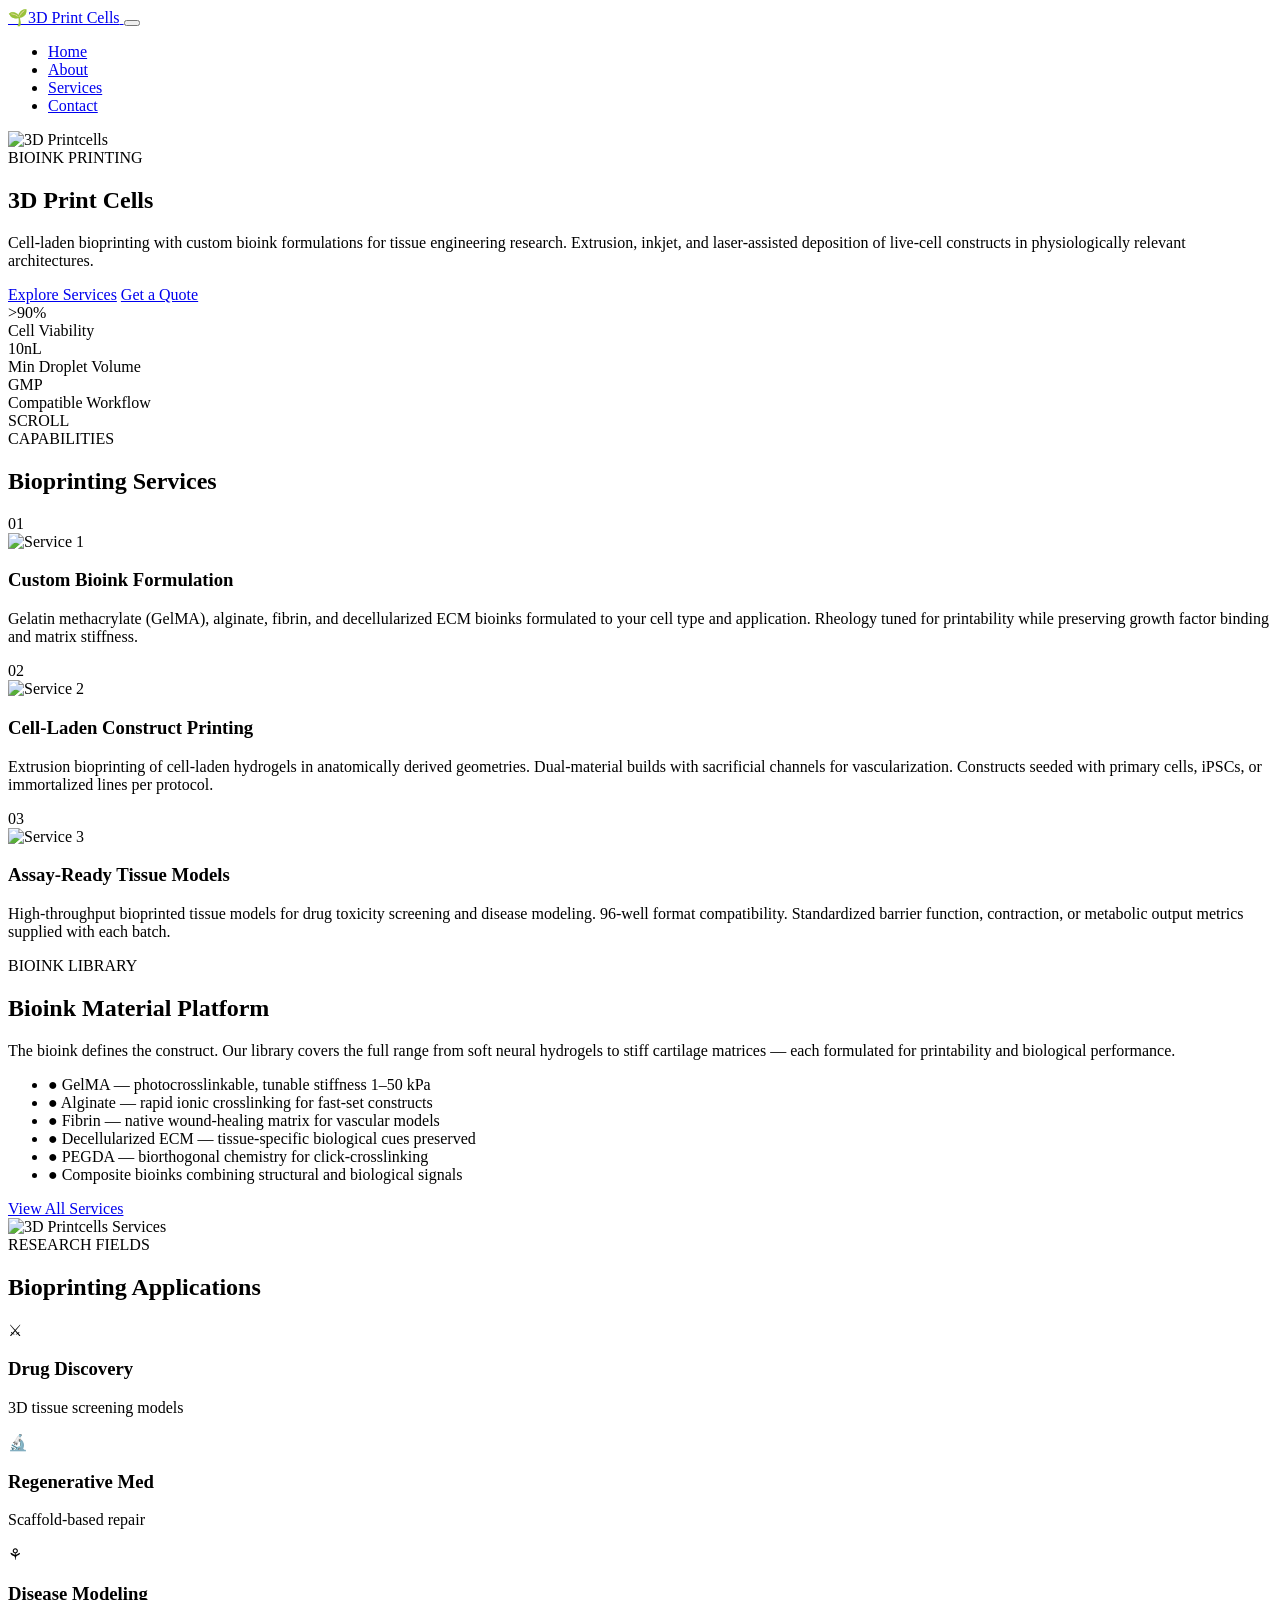
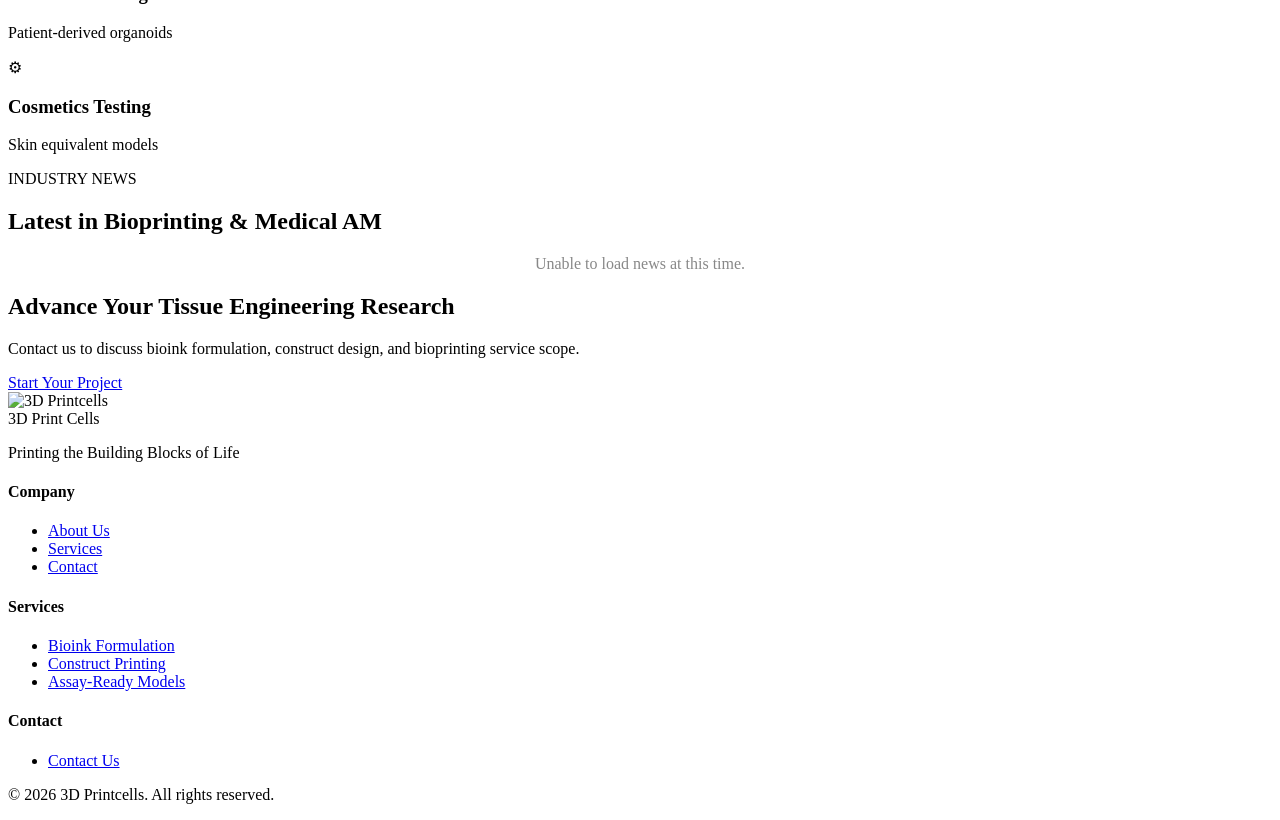
==== index.html @ 9deb39b7 "SEO: add JSON-LD structured data (3dprintcells.com)" ====
<!DOCTYPE html>
<html lang="en">
<head>
    <meta charset="UTF-8">
    <meta name="viewport" content="width=device-width, initial-scale=1.0">
    <meta name="description" content="Cell-laden bioprinting with custom bioinks for tissue engineering, drug screening assays, and regenerative medicine research. Extrusion and inkjet bioprinting platforms.">
    <meta name="keywords" content="3d bioprinting &amp;amp;amp; medical, 3dprintcells, bioprinting, medical, professional services, quality, innovation, max davis, ben stagl, ally reza, chilab, chilab studio, titobi, chicago, manufacturing, functional, 3d, prototype">
    <meta property="og:title" content="3D Print Cells | Bioink &amp; Cell-Laden Bioprinting">
    <meta property="og:description" content="Cell-laden bioprinting with custom bioinks for tissue engineering, drug screening, and regenerative medicine research.">
    <meta name="author" content="Max Davis, Ben Stagl, Ally Reza - ChiLab Studio">
    <meta property="og:type" content="website">
    <meta property="og:image" content="https://images.unsplash.com/photo-1764114441005-df7e660bc2c8?w=600&q=80">
    <title>3D Print Cells | Bioink & Cell-Laden Bioprinting | Tissue Engineering Research</title>
    <link rel="preconnect" href="https://fonts.googleapis.com">
    <link rel="preconnect" href="https://fonts.gstatic.com" crossorigin>
    <link href="https://fonts.googleapis.com/css2?family=Playfair+Display:wght@400;500;600;700;800;900&family=Source+Sans+3:wght@300;400;500;600;700&display=swap" rel="stylesheet">
    <link rel="stylesheet" href="css/style.css">
<script type="application/ld+json">
[
  {
    "@context": "https://schema.org",
    "@type": "Organization",
    "name": "3D Print Cells",
    "url": "https://3dprintcells.com",
    "description": "Cell-laden bioprinting with custom bioinks for tissue engineering, drug screening assays, and regenerative medicine research. Extrusion and inkjet bioprinting platforms.",
    "contactPoint": {
      "@type": "ContactPoint",
      "contactType": "customer service",
      "url": "https://3dprintcells.com/contact.html"
    }
  },
  {
    "@context": "https://schema.org",
    "@type": "WebSite",
    "name": "3D Print Cells",
    "url": "https://3dprintcells.com"
  },
  {
    "@context": "https://schema.org",
    "@type": "Service",
    "name": "Bioink Formulation",
    "provider": {
      "@type": "Organization",
      "name": "3D Print Cells",
      "url": "https://3dprintcells.com"
    },
    "url": "https://3dprintcells.com/services.html"
  },
  {
    "@context": "https://schema.org",
    "@type": "Service",
    "name": "Construct Printing",
    "provider": {
      "@type": "Organization",
      "name": "3D Print Cells",
      "url": "https://3dprintcells.com"
    },
    "url": "https://3dprintcells.com/services.html"
  },
  {
    "@context": "https://schema.org",
    "@type": "Service",
    "name": "Assay-Ready Models",
    "provider": {
      "@type": "Organization",
      "name": "3D Print Cells",
      "url": "https://3dprintcells.com"
    },
    "url": "https://3dprintcells.com/services.html"
  }
]
</script>
</head>
<body>

    <header class="site-header">
        <nav class="navbar">
            <div class="nav-container">
                <a href="index.html" class="nav-logo">
                    <span class="logo-emoji">&#127793;</span><span class="logo-text">3D Print Cells</span>
                </a>
                <button class="nav-toggle" aria-label="Toggle navigation" aria-expanded="false">
                    <span class="hamburger"></span>
                    <span class="hamburger"></span>
                    <span class="hamburger"></span>
                </button>
                <ul class="nav-menu">
                    <li><a href="index.html" class="nav-link active">Home</a></li>
                    <li><a href="about.html" class="nav-link">About</a></li>
                    <li><a href="services.html" class="nav-link">Services</a></li>
                    <li><a href="contact.html" class="nav-link">Contact</a></li>
                </ul>
            </div>
        </nav>
    </header>

    <main>
        <section class="hero">
            <div class="hero-background">
                <img src="https://images.unsplash.com/photo-1764114441005-df7e660bc2c8?w=600&q=80" alt="3D Printcells" loading="lazy">
                <div class="hero-overlay"></div>
            </div>
            <div class="hero-content">
                <div class="hero-badge">BIOINK PRINTING</div>
                <h1 class="hero-title">
                    <span class="title-line">3D Print</span>
                        <span class="title-line highlight">Cells</span>
                </h1>
                <p class="hero-subtitle">Cell-laden bioprinting with custom bioink formulations for tissue engineering research. Extrusion, inkjet, and laser-assisted deposition of live-cell constructs in physiologically relevant architectures.</p>
                <div class="hero-actions">
                    <a href="services.html" class="btn btn-primary">Explore Services</a>
                    <a href="contact.html" class="btn btn-secondary">Get a Quote</a>
                </div>
                <div class="hero-stats">
                    <div class="stat-item">
                        <div class="stat-number">>90%</div>
                        <div class="stat-label">Cell Viability</div>
                    </div>
                    <div class="stat-item">
                        <div class="stat-number">10nL</div>
                        <div class="stat-label">Min Droplet Volume</div>
                    </div>
                    <div class="stat-item">
                        <div class="stat-number">GMP</div>
                        <div class="stat-label">Compatible Workflow</div>
                    </div>
                </div>
            </div>
            <div class="scroll-indicator">
                <div class="scroll-line"></div>
                <span>SCROLL</span>
            </div>
        </section>

        <section class="process-section">
            <div class="container">
                <div class="section-header">
                    <span class="section-label">CAPABILITIES</span>
                    <h2 class="section-title">Bioprinting Services</h2>
                </div>
                <div class="process-grid">
                    <div class="process-card animate-in">
                        <div class="card-number">01</div>
                        <div class="card-image">
                            <img src="https://images.unsplash.com/photo-1764115737858-c8290a4251d3?w=600&q=80" alt="Service 1" loading="lazy">
                        </div>
                        <h3>Custom Bioink Formulation</h3>
                        <p>Gelatin methacrylate (GelMA), alginate, fibrin, and decellularized ECM bioinks formulated to your cell type and application. Rheology tuned for printability while preserving growth factor binding and matrix stiffness.</p>
                    </div>
                    <div class="process-card animate-in">
                        <div class="card-number">02</div>
                        <div class="card-image">
                            <img src="https://images.unsplash.com/photo-1763772212486-b8623d8e0e8b?w=600&q=80" alt="Service 2" loading="lazy">
                        </div>
                        <h3>Cell-Laden Construct Printing</h3>
                        <p>Extrusion bioprinting of cell-laden hydrogels in anatomically derived geometries. Dual-material builds with sacrificial channels for vascularization. Constructs seeded with primary cells, iPSCs, or immortalized lines per protocol.</p>
                    </div>
                    <div class="process-card animate-in">
                        <div class="card-number">03</div>
                        <div class="card-image">
                            <img src="https://images.unsplash.com/photo-1759756480941-7230dedf5fc9?w=600&q=80" alt="Service 3" loading="lazy">
                        </div>
                        <h3>Assay-Ready Tissue Models</h3>
                        <p>High-throughput bioprinted tissue models for drug toxicity screening and disease modeling. 96-well format compatibility. Standardized barrier function, contraction, or metabolic output metrics supplied with each batch.</p>
                    </div>
                </div>
            </div>
        </section>

        <section class="materials-section">
            <div class="container-wide">
                <div class="materials-content">
                    <div class="materials-info">
                        <span class="section-label">BIOINK LIBRARY</span>
                        <h2>Bioink Material Platform</h2>
                        <p>The bioink defines the construct. Our library covers the full range from soft neural hydrogels to stiff cartilage matrices — each formulated for printability and biological performance.</p>
                        <ul class="materials-list">
                            <li><span class="material-icon">&#9679;</span> GelMA — photocrosslinkable, tunable stiffness 1–50 kPa</li>
                            <li><span class="material-icon">&#9679;</span> Alginate — rapid ionic crosslinking for fast-set constructs</li>
                            <li><span class="material-icon">&#9679;</span> Fibrin — native wound-healing matrix for vascular models</li>
                            <li><span class="material-icon">&#9679;</span> Decellularized ECM — tissue-specific biological cues preserved</li>
                            <li><span class="material-icon">&#9679;</span> PEGDA — biorthogonal chemistry for click-crosslinking</li>
                            <li><span class="material-icon">&#9679;</span> Composite bioinks combining structural and biological signals</li>
                        </ul>
                        <a href="services.html" class="btn btn-outline">View All Services</a>
                    </div>
                    <div class="materials-visual">
                        <img src="https://images.unsplash.com/photo-1764114441005-df7e660bc2c8?w=600&q=80" alt="3D Printcells Services" loading="lazy">
                        <div class="visual-accent"></div>
                    </div>
                </div>
            </div>
        </section>

        <section class="industries-section">
            <div class="container">
                <div class="section-header center">
                    <span class="section-label">RESEARCH FIELDS</span>
                    <h2>Bioprinting Applications</h2>
                </div>
                <div class="industries-grid">
                    <div class="industry-card animate-in">
                        <div class="industry-icon">&#9876;</div>
                        <h3>Drug Discovery</h3>
                        <p>3D tissue screening models</p>
                    </div>
                    <div class="industry-card animate-in">
                        <div class="industry-icon">&#128300;</div>
                        <h3>Regenerative Med</h3>
                        <p>Scaffold-based repair</p>
                    </div>
                    <div class="industry-card animate-in">
                        <div class="industry-icon">&#9880;</div>
                        <h3>Disease Modeling</h3>
                        <p>Patient-derived organoids</p>
                    </div>
                    <div class="industry-card animate-in">
                        <div class="industry-icon">&#9881;</div>
                        <h3>Cosmetics Testing</h3>
                        <p>Skin equivalent models</p>
                    </div>
                </div>
            </div>
        </section>
        <section class="news-section">
            <div class="container">
                <div class="section-header">
                    <span class="section-label">INDUSTRY NEWS</span>
                    <h2 class="section-title">Latest in Bioprinting & Medical AM</h2>
                </div>
                <div id="news-feed"></div>
            </div>
        </section>


        <section class="cta-section">
            <div class="cta-content">
                <h2>Advance Your Tissue Engineering Research</h2>
                <p>Contact us to discuss bioink formulation, construct design, and bioprinting service scope.</p>
                <a href="contact.html" class="btn btn-large">Start Your Project</a>
            </div>
            <div class="cta-background">
                <img src="https://images.unsplash.com/photo-1759756480941-7230dedf5fc9?w=600&q=80" alt="3D Printcells" loading="lazy">
            </div>
        </section>
    </main>

    <footer class="site-footer">
        <div class="footer-container">
            <div class="footer-main">
                <div class="footer-brand">
                    <div class="footer-logo">3D Print Cells</div>
                    <p>Printing the Building Blocks of Life</p>
                </div>
                <div class="footer-links">
                    <div class="footer-column">
                        <h4>Company</h4>
                        <ul>
                            <li><a href="about.html">About Us</a></li>
                            <li><a href="services.html">Services</a></li>
                            <li><a href="contact.html">Contact</a></li>
                        </ul>
                    </div>
                    <div class="footer-column">
                        <h4>Services</h4>
                        <ul>
                            <li><a href="services.html">Bioink Formulation</a></li>
                            <li><a href="services.html">Construct Printing</a></li>
                            <li><a href="services.html">Assay-Ready Models</a></li>
                        </ul>
                    </div>
                    <div class="footer-column">
                        <h4>Contact</h4>
                        <ul>
                            <li><a href="contact.html">Contact Us</a></li>
                        </ul>
                    </div>
                </div>
            </div>
            <div class="footer-bottom">
                <p>&copy; 2026 3D Printcells. All rights reserved.</p>
            </div>
        </div>
    </footer>

    <script src="js/main.js"></script>
</body>
</html>
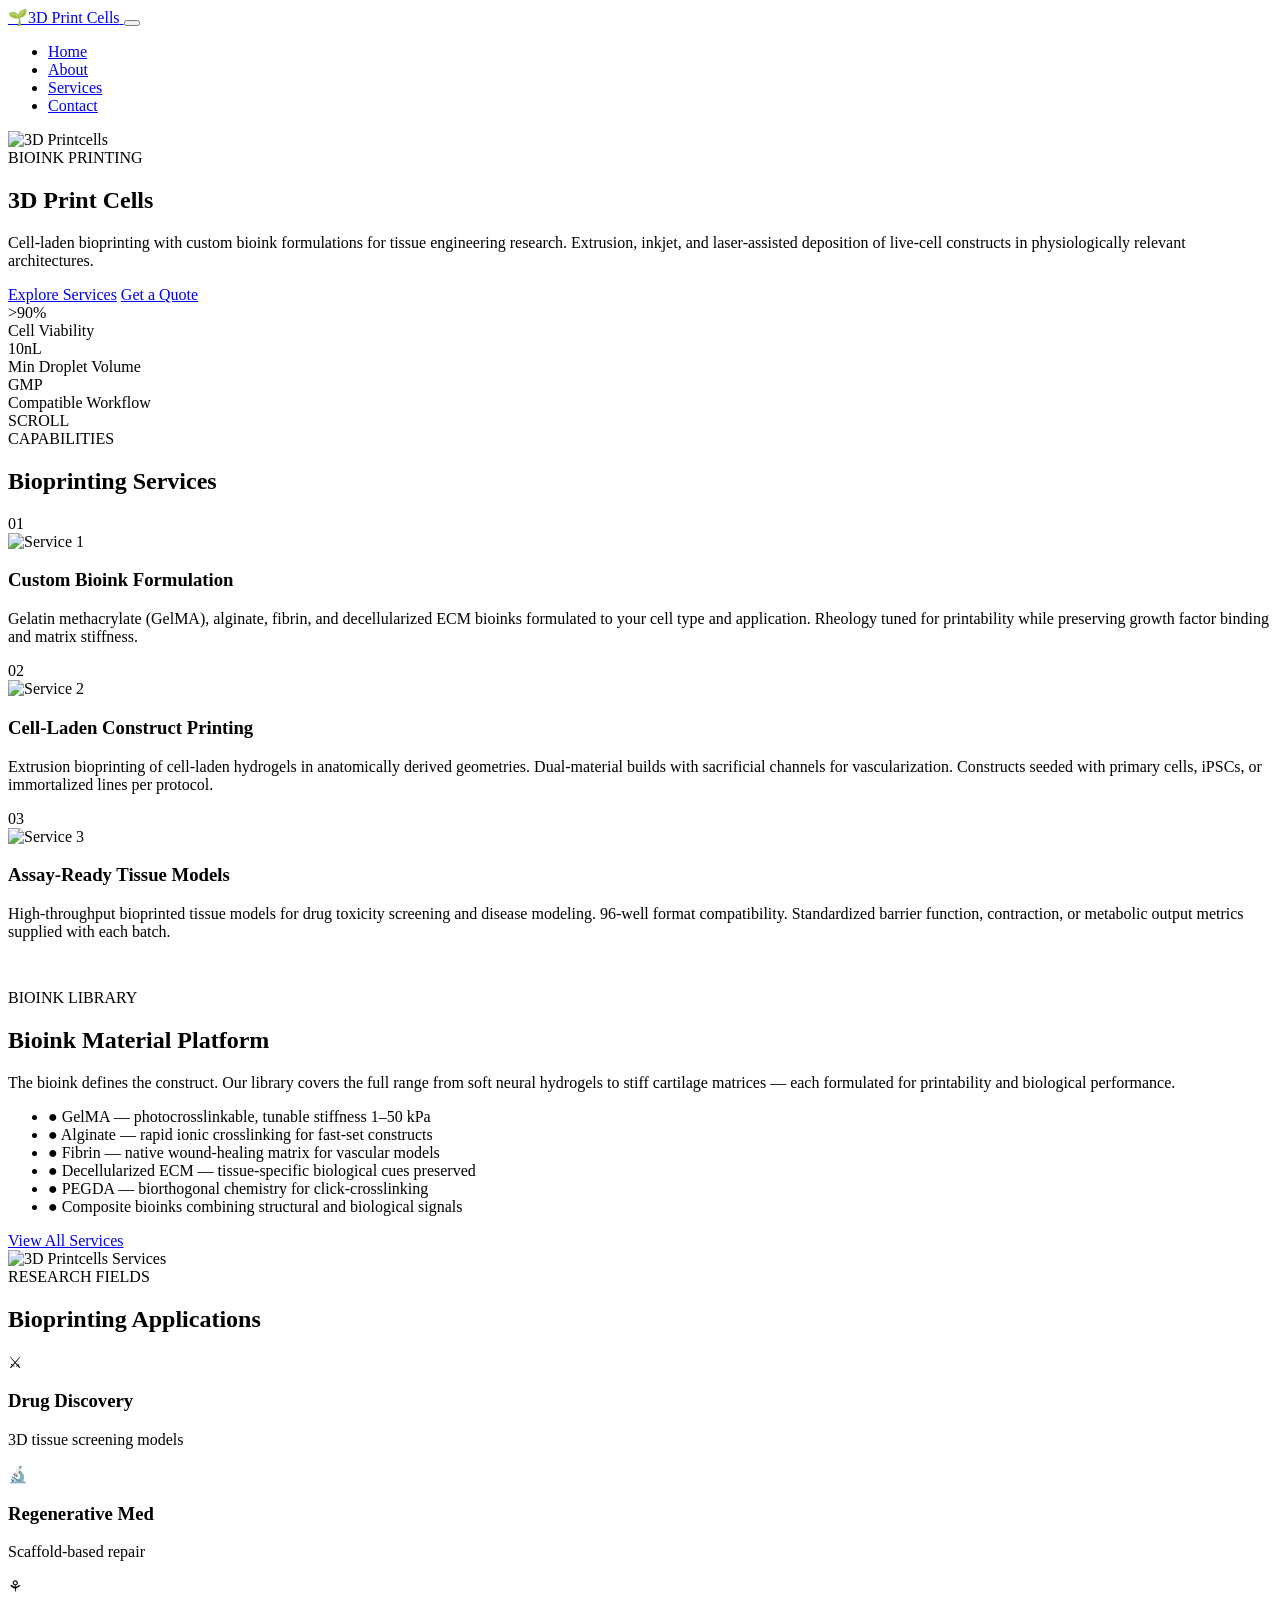
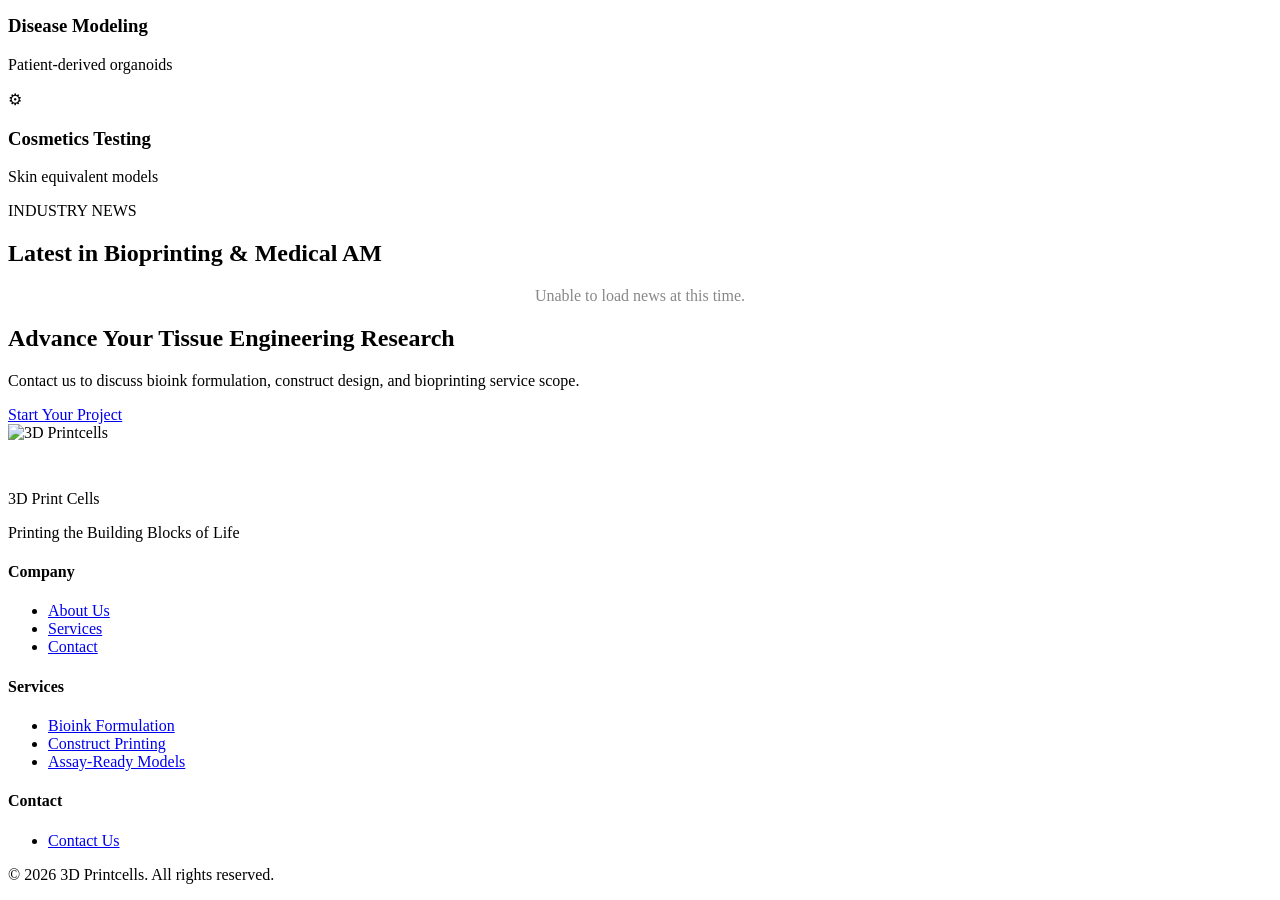
==== commit 172192ef: "Ads: add AdSense placeholder and ad unit positions (3dprintcells.com)" ====
--- a/index.html
+++ b/index.html
@@ -70,6 +70,8 @@
   }
 ]
 </script>
+    <!-- ADSENSE: replace ca-pub-REPLACE_WITH_PUB_ID with your publisher ID to activate -->
+    <!-- <script async src="https://pagead2.googlesyndication.com/pagead/js/adsbygoogle.js?client=ca-pub-REPLACE_WITH_PUB_ID" crossorigin="anonymous"></script> -->
 </head>
 <body>
 
@@ -167,6 +169,12 @@
             </div>
         </section>
 
+
+    <!-- Ad Unit: Mid-Page Leaderboard -->
+    <div class="ad-unit-container" style="text-align:center;padding:1rem 0;margin:0 auto;max-width:970px;">
+      <!-- <ins class="adsbygoogle" style="display:block" data-ad-client="ca-pub-REPLACE_WITH_PUB_ID" data-ad-slot="REPLACE_WITH_SLOT_ID_1" data-ad-format="auto" data-full-width-responsive="true"></ins> -->
+      <!-- <script>(adsbygoogle = window.adsbygoogle || []).push({});</script> -->
+    </div>
         <section class="materials-section">
             <div class="container-wide">
                 <div class="materials-content">
@@ -245,6 +253,11 @@
         </section>
     </main>
 
+    <!-- Ad Unit: Pre-Footer Banner -->
+    <div class="ad-unit-container" style="text-align:center;padding:1.5rem 0;margin:0 auto;max-width:970px;">
+      <!-- <ins class="adsbygoogle" style="display:block" data-ad-client="ca-pub-REPLACE_WITH_PUB_ID" data-ad-slot="REPLACE_WITH_SLOT_ID_2" data-ad-format="auto" data-full-width-responsive="true"></ins> -->
+      <!-- <script>(adsbygoogle = window.adsbygoogle || []).push({});</script> -->
+    </div>
     <footer class="site-footer">
         <div class="footer-container">
             <div class="footer-main">
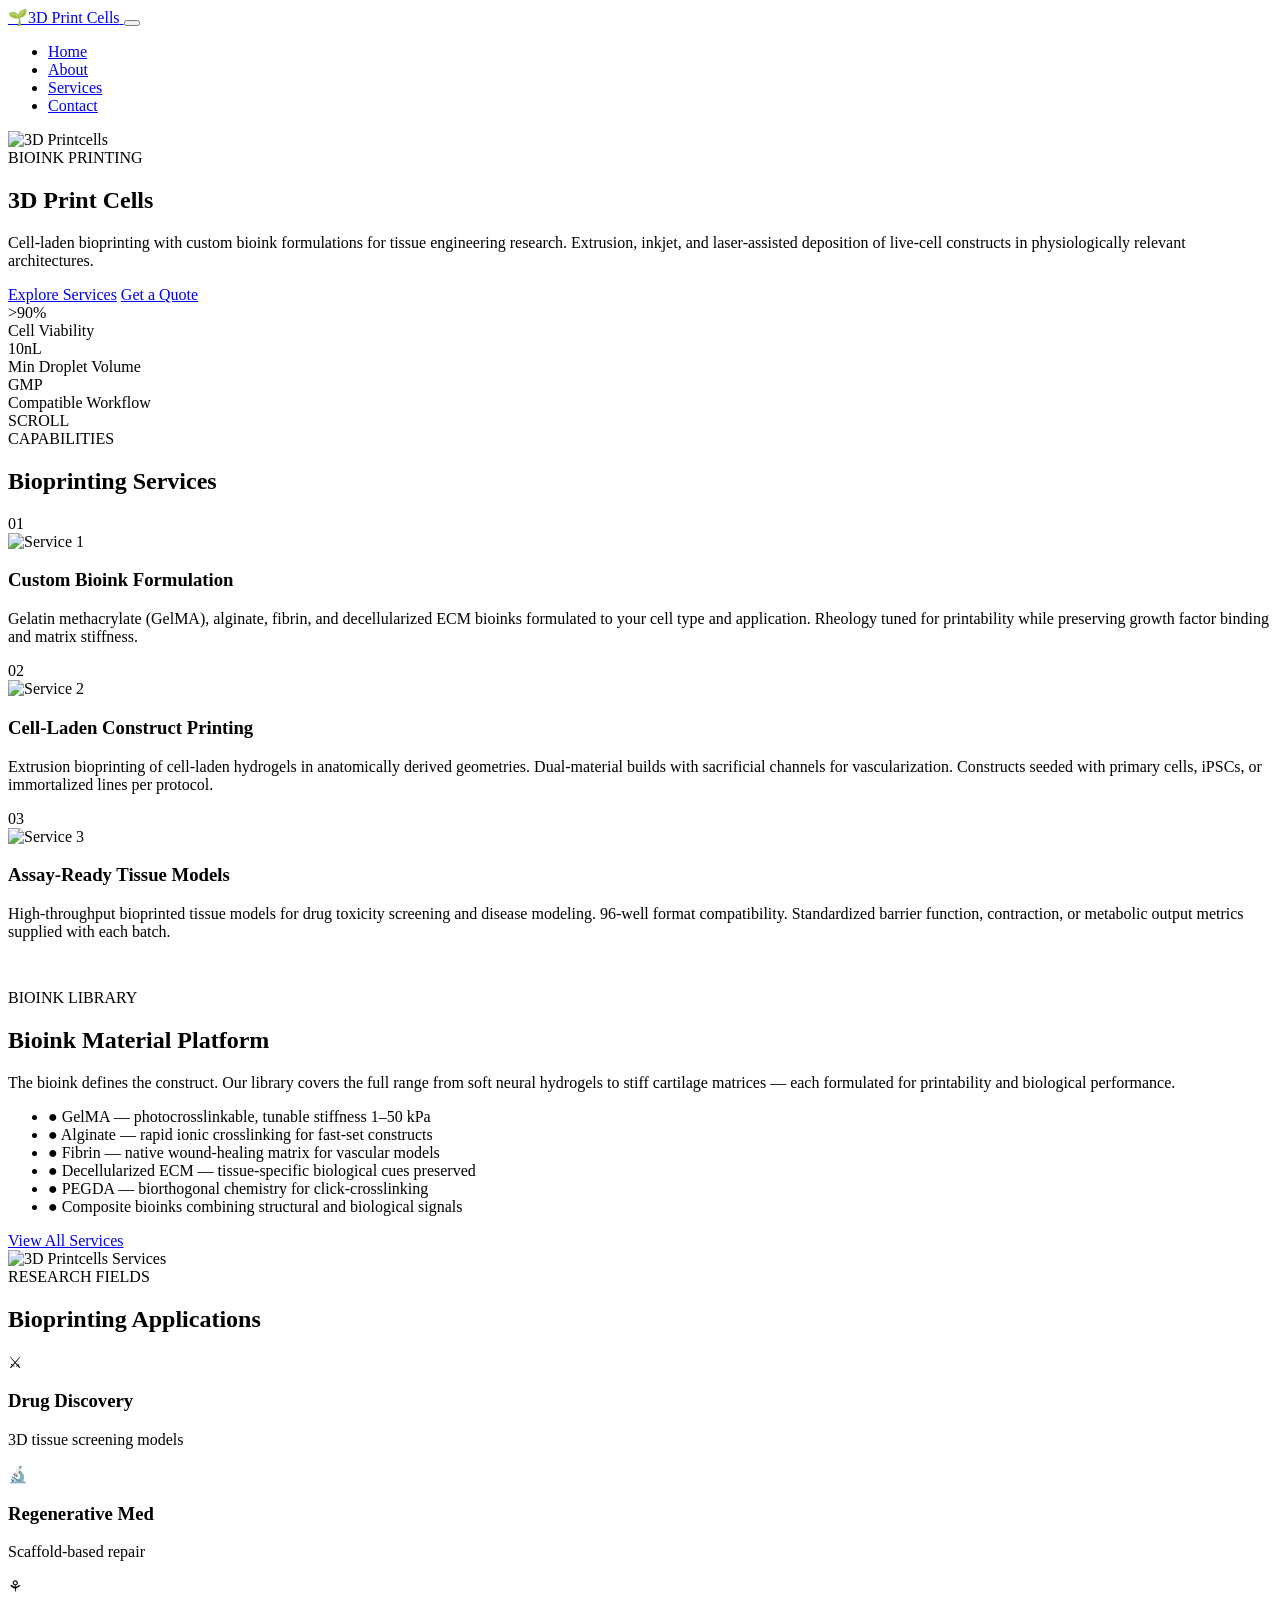
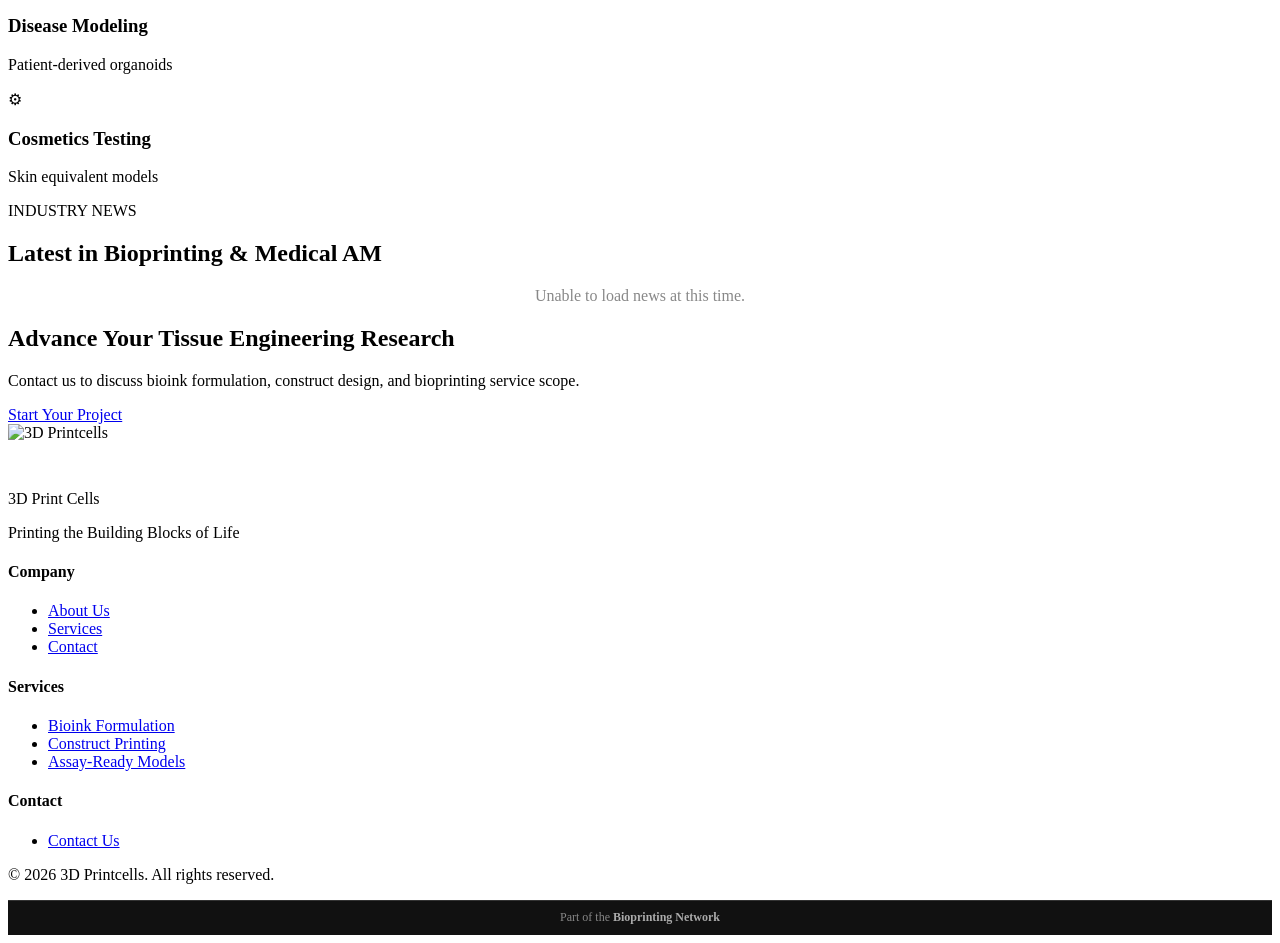
==== commit 9734bf9d: "Network: add related network links (3dprintcells.com)" ====
--- a/index.html
+++ b/index.html
@@ -297,5 +297,9 @@
     </footer>
 
     <script src="js/main.js"></script>
+
+    <div class="network-badge" style="background:#111;border-top:1px solid #333;text-align:center;padding:0.6rem 1rem;font-size:0.75rem;color:#888;">
+      Part of the <a href="https://3dprinttissue.com" style="color:#aaa;text-decoration:none;font-weight:600;">Bioprinting Network</a>
+    </div>
 </body>
 </html>
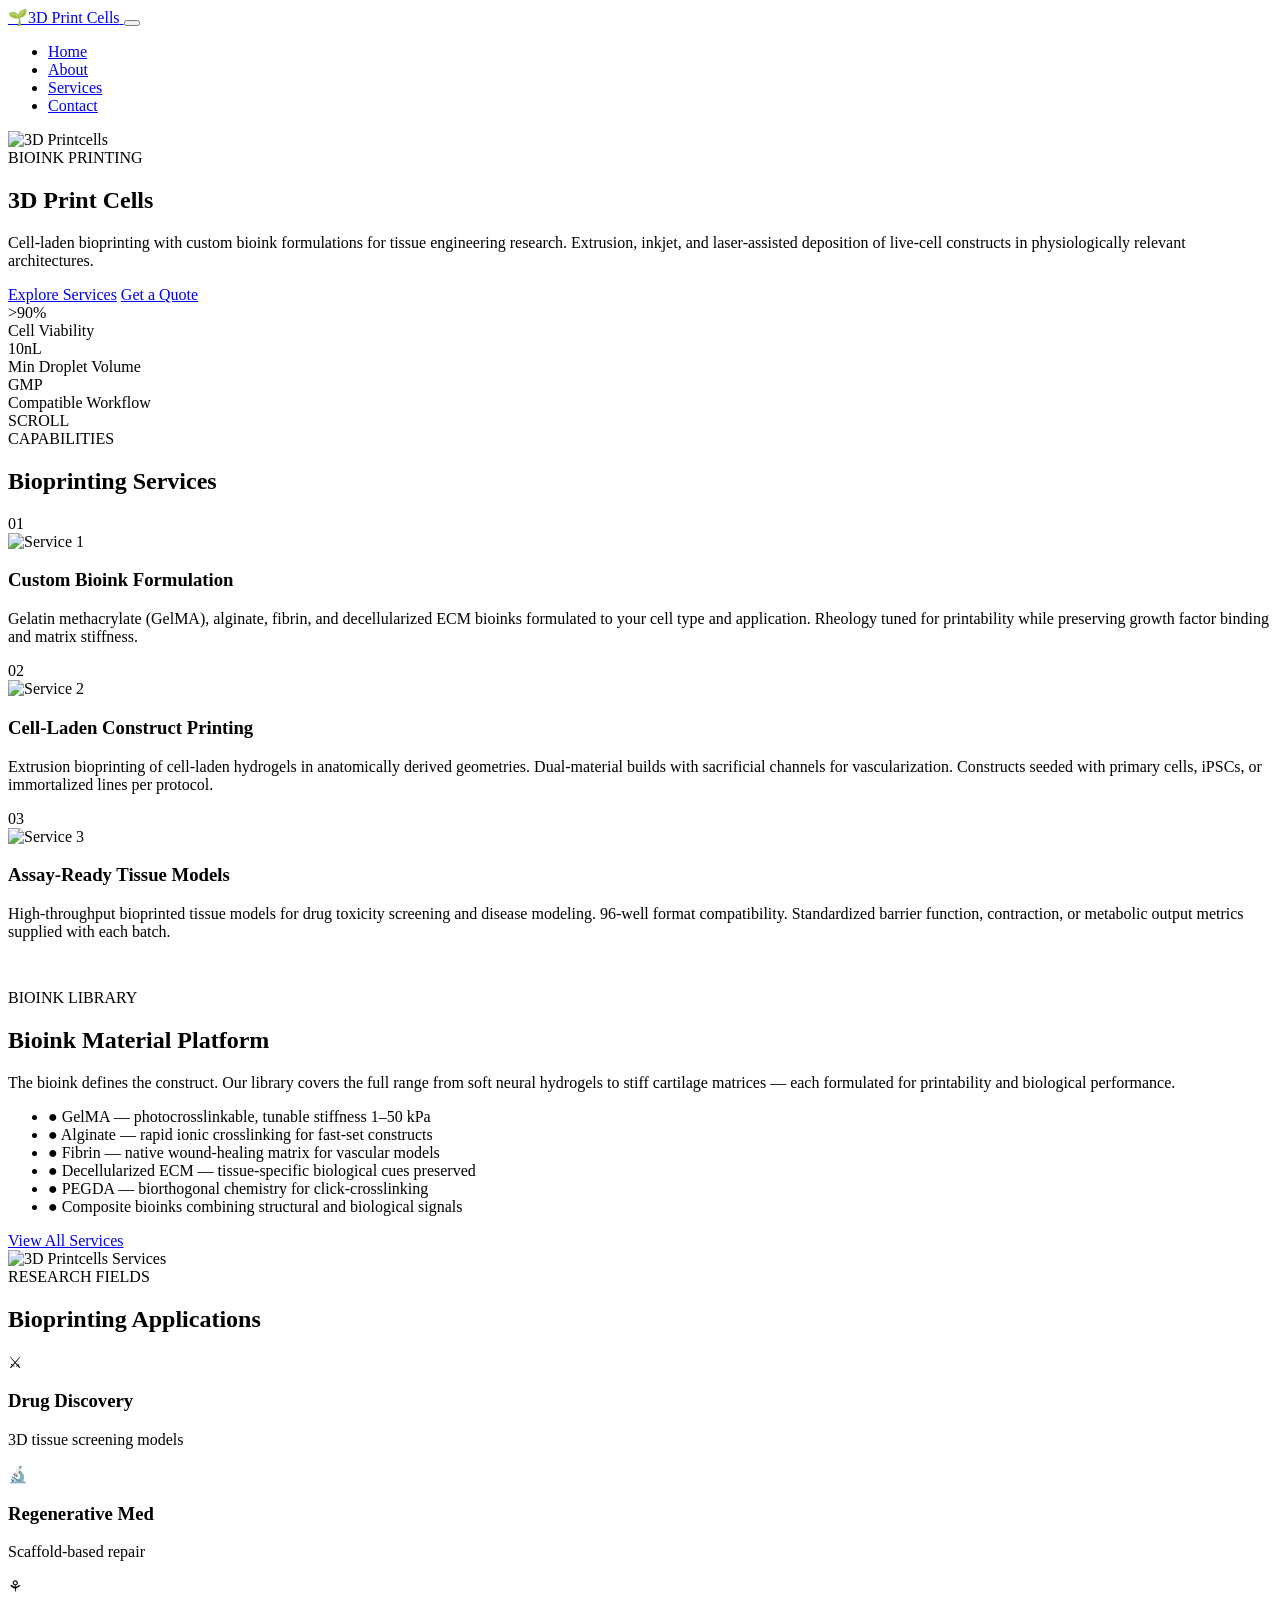
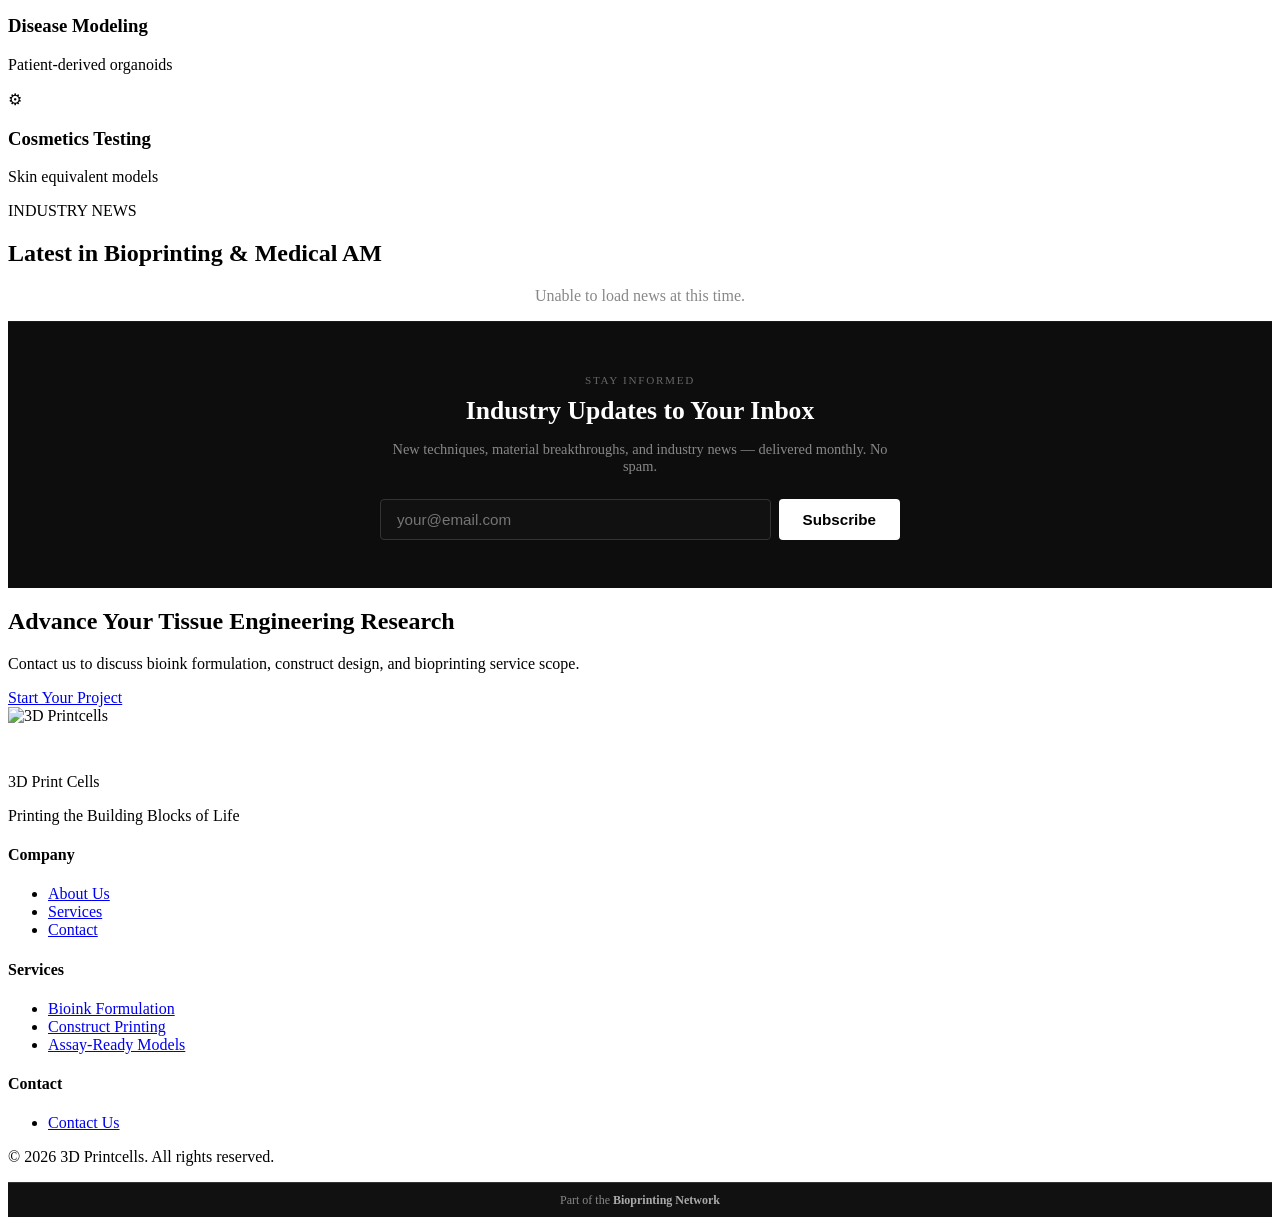
==== commit ab1dc439: "Growth: add newsletter signup section (3dprintcells.com)" ====
--- a/index.html
+++ b/index.html
@@ -239,6 +239,26 @@
                 <div id="news-feed"></div>
             </div>
         </section>
+        <section class="newsletter-section" style="background:#0d0d0d;padding:3rem 2rem;text-align:center;border-top:1px solid #1a1a1a;">
+            <div style="max-width:520px;margin:0 auto;">
+                <span style="font-size:0.7rem;letter-spacing:0.15em;color:#666;text-transform:uppercase;">Stay Informed</span>
+                <h2 style="color:#fff;font-size:1.6rem;margin:0.5rem 0 0.75rem;">Industry Updates to Your Inbox</h2>
+                <p style="color:#888;font-size:0.9rem;margin-bottom:1.5rem;">New techniques, material breakthroughs, and industry news — delivered monthly. No spam.</p>
+                <form action="https://api.web3forms.com/submit" method="POST"
+                      style="display:flex;gap:0.5rem;flex-wrap:wrap;justify-content:center;"
+                      onsubmit="this.querySelector('button').textContent='Subscribed!';this.querySelector('button').disabled=true;">
+                    <input type="hidden" name="access_key" value="6f33053b-6d08-414b-9615-665f88c98da8">
+                    <input type="hidden" name="subject" value="Newsletter Signup">
+                    <input type="hidden" name="from_name" value="Newsletter Signup">
+                    <input type="email" name="email" placeholder="your@email.com" required
+                           style="flex:1;min-width:220px;padding:0.7rem 1rem;background:#111;border:1px solid #333;color:#fff;border-radius:4px;font-size:0.95rem;">
+                    <button type="submit"
+                            style="padding:0.7rem 1.5rem;background:#fff;color:#000;border:none;border-radius:4px;font-weight:600;font-size:0.95rem;cursor:pointer;white-space:nowrap;">
+                        Subscribe
+                    </button>
+                </form>
+            </div>
+        </section>
 
 
         <section class="cta-section">
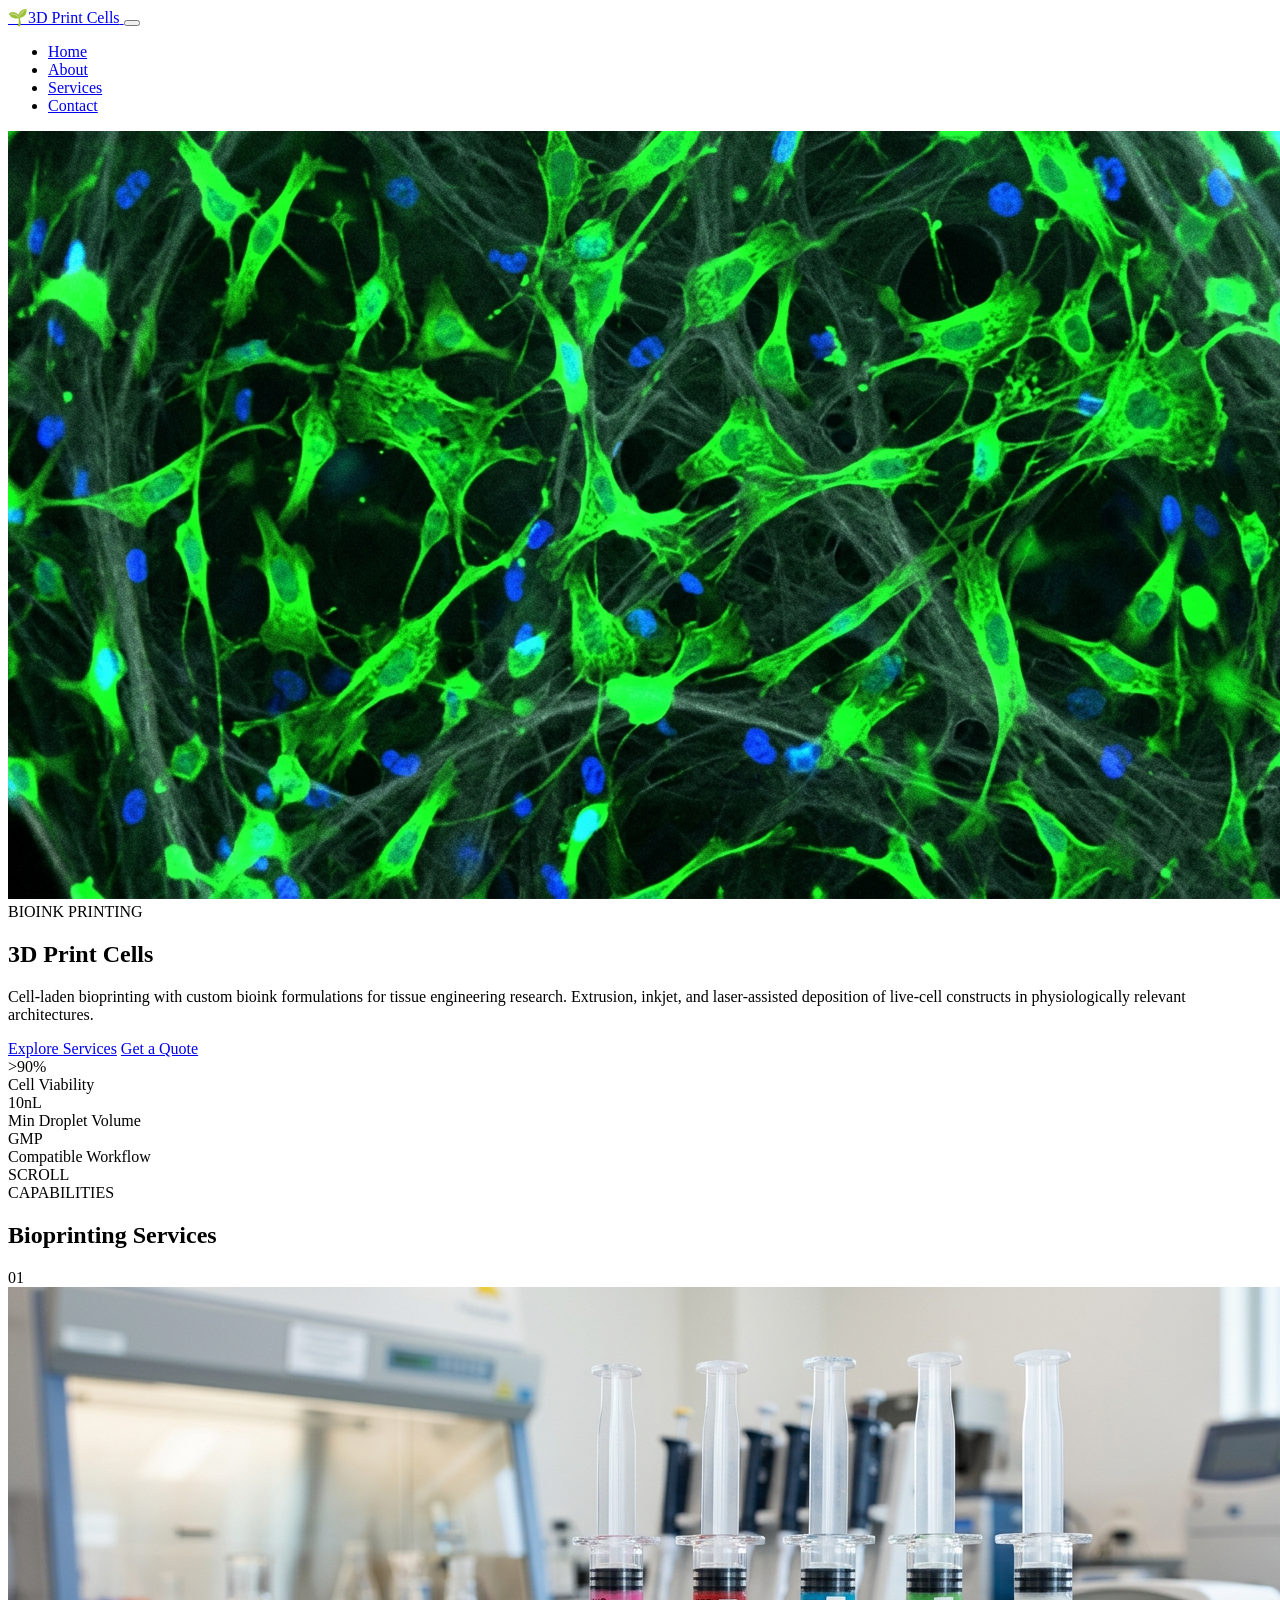
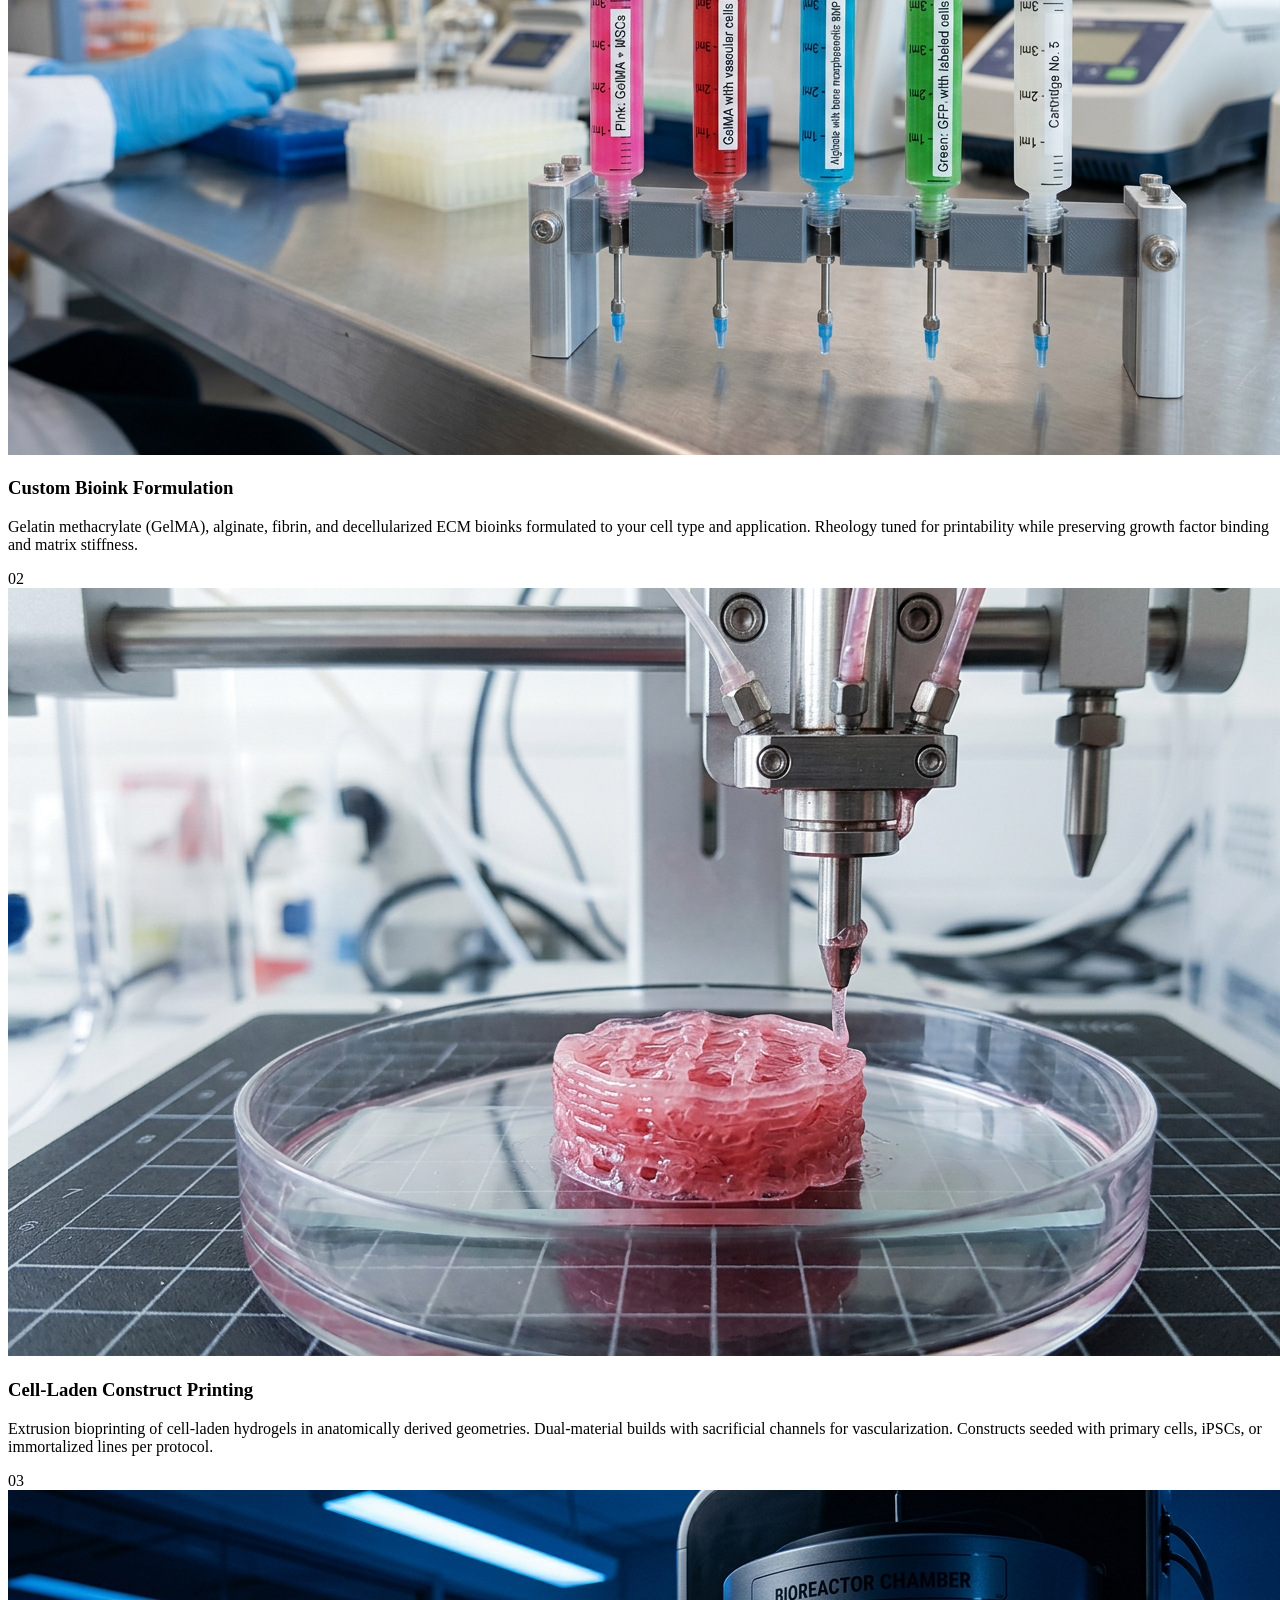
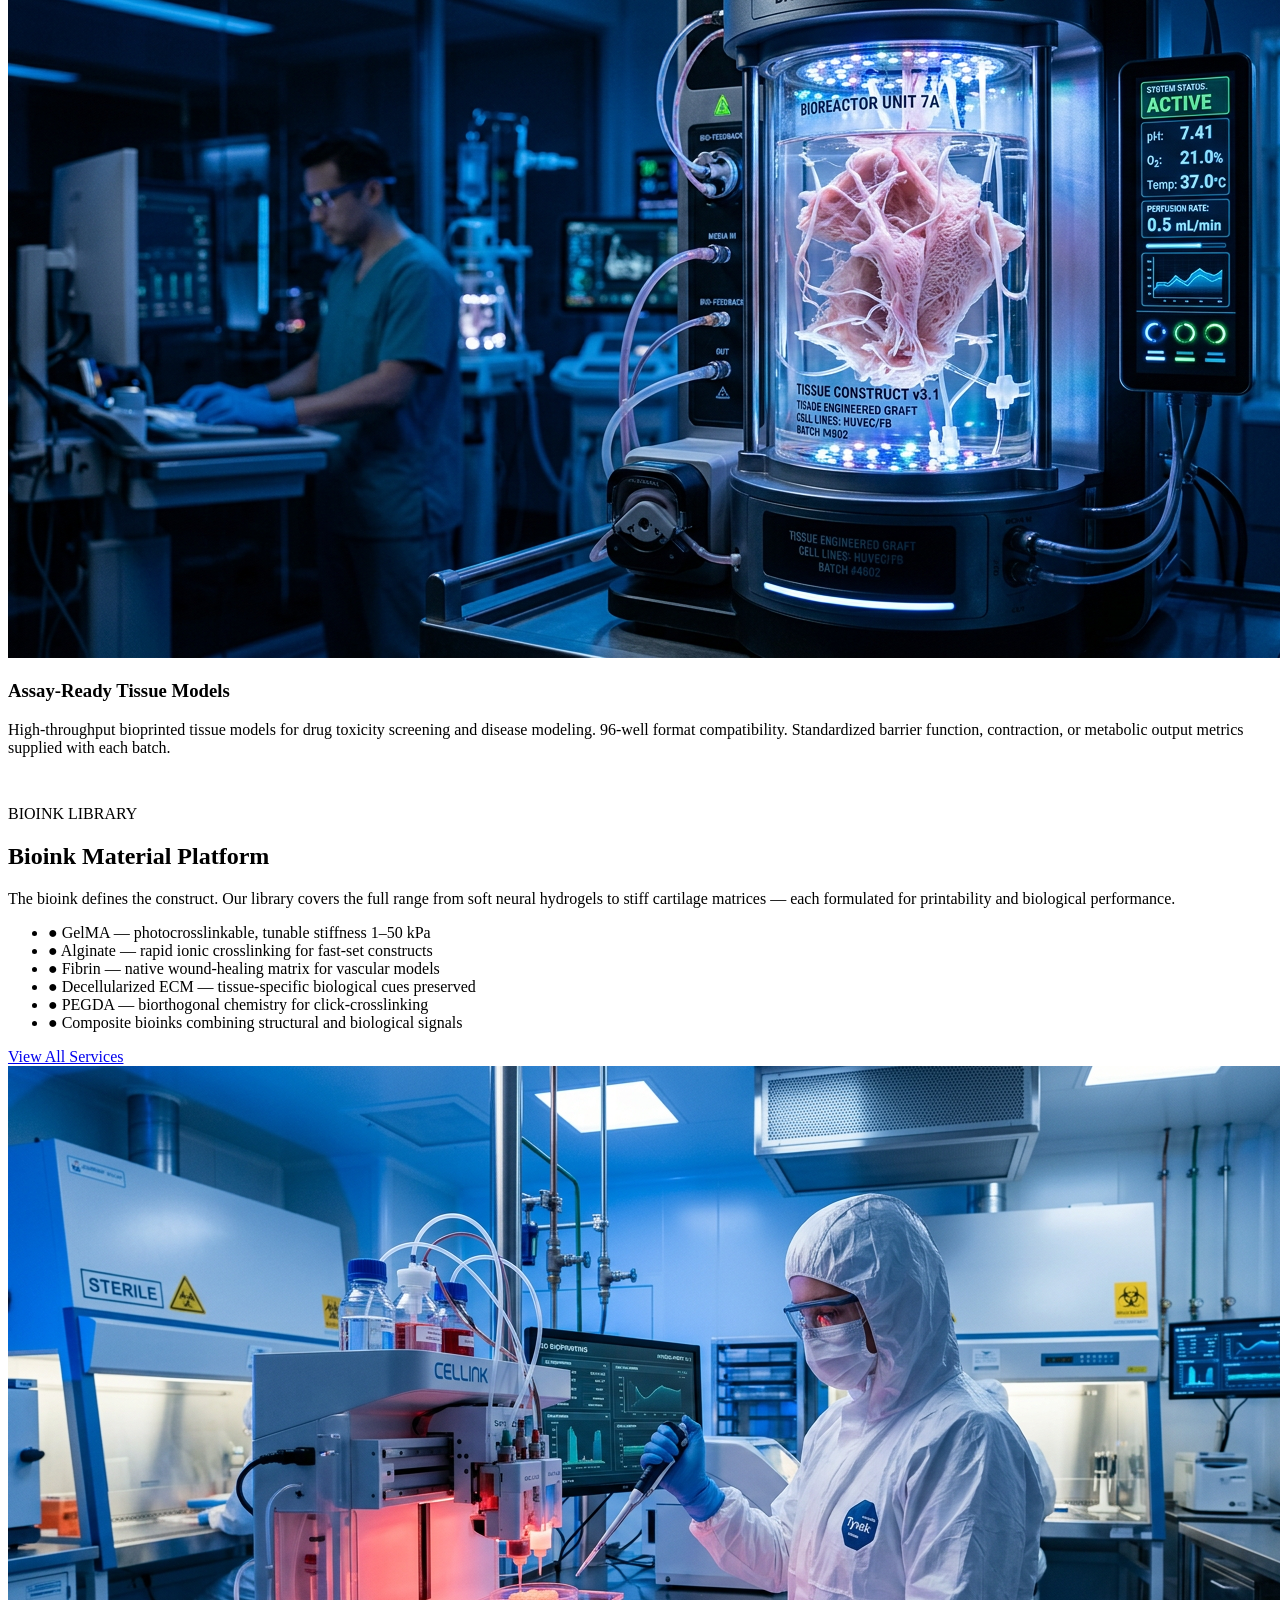
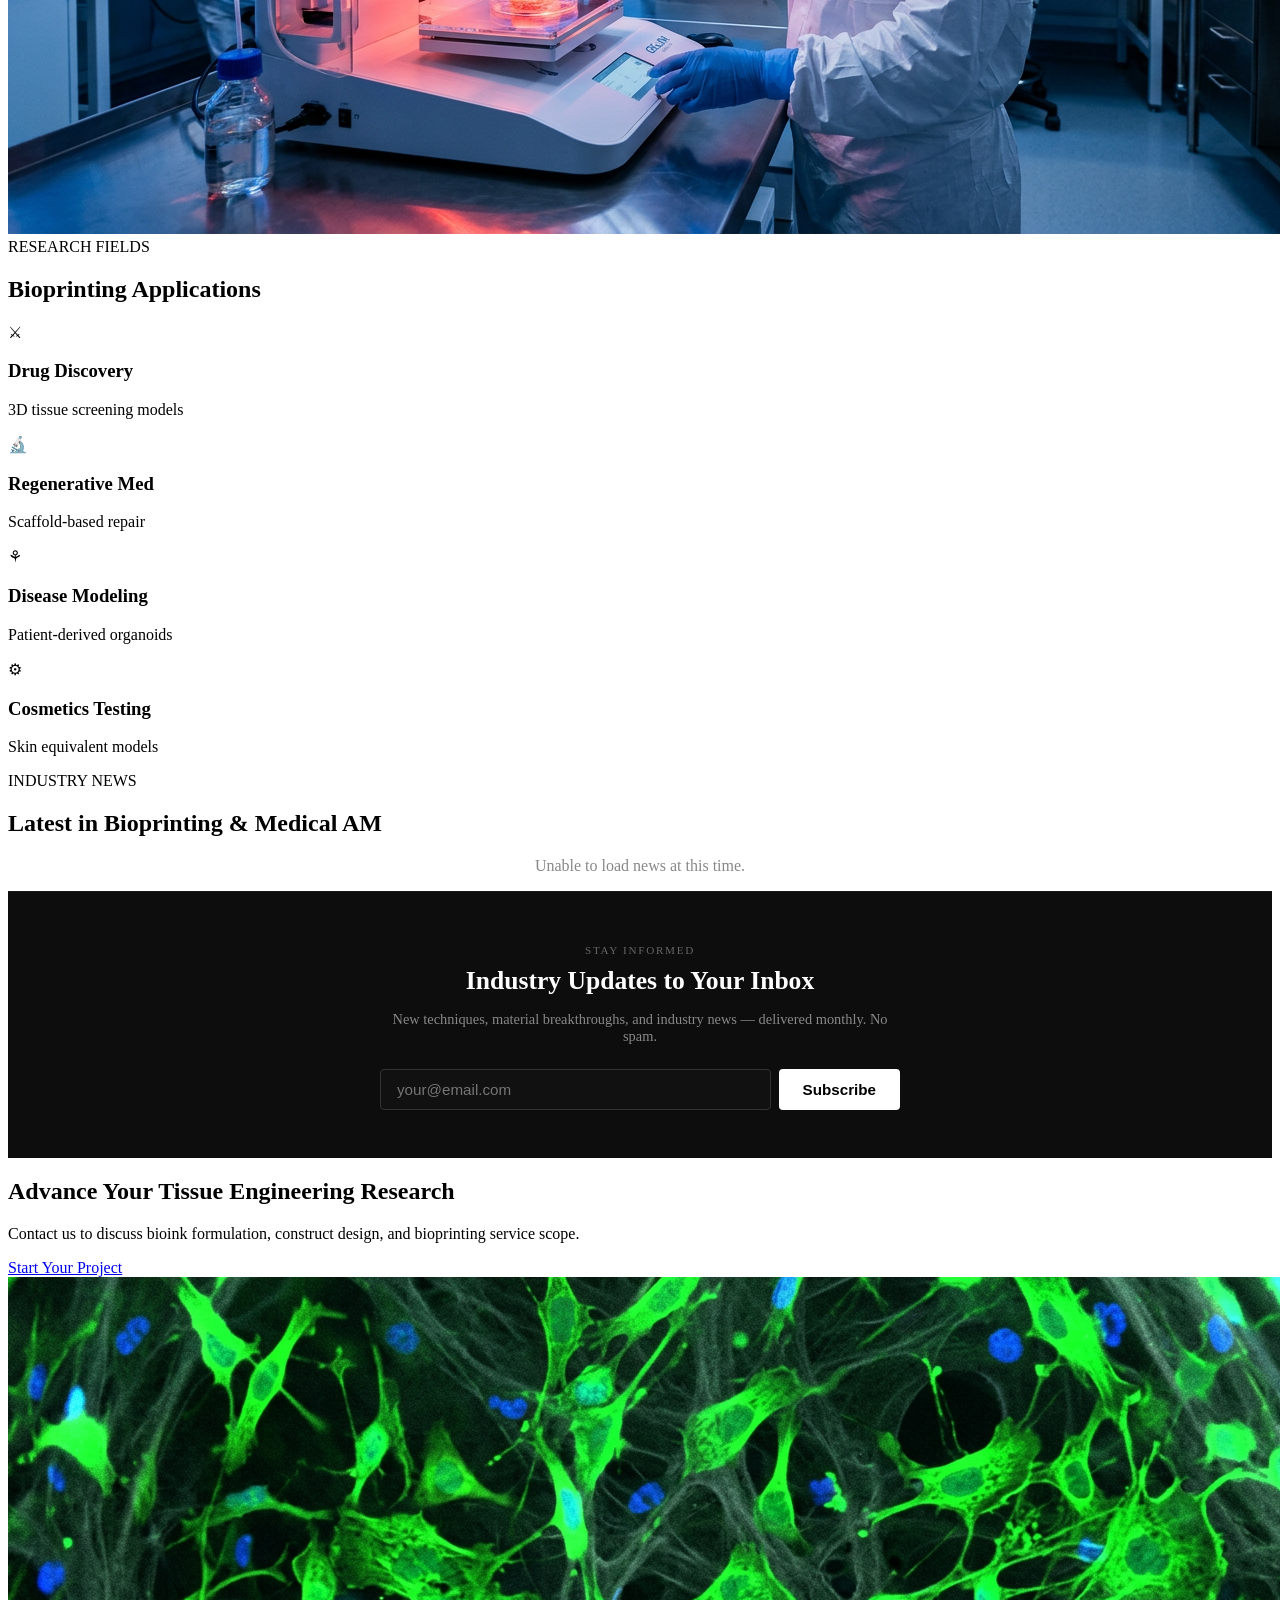
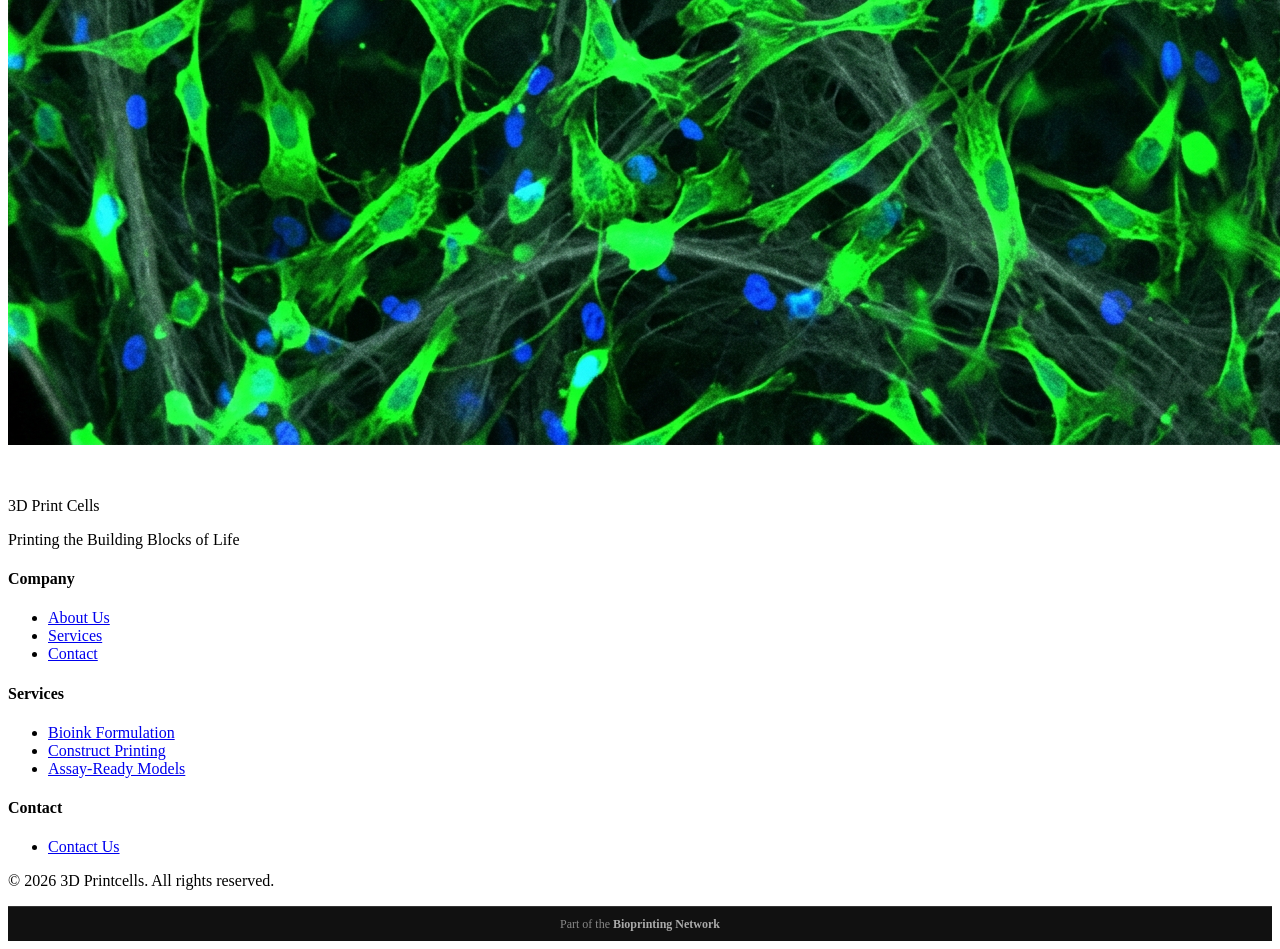
==== commit af2fe44a: "Images: replace Unsplash with local bioprinting photos (3dprintcells.com)" ====
--- a/index.html
+++ b/index.html
@@ -99,7 +99,7 @@
     <main>
         <section class="hero">
             <div class="hero-background">
-                <img src="https://images.unsplash.com/photo-1764114441005-df7e660bc2c8?w=600&q=80" alt="3D Printcells" loading="lazy">
+                <img src="images/19_cell_microscopy.png" alt="3D Printcells" loading="lazy">
                 <div class="hero-overlay"></div>
             </div>
             <div class="hero-content">
@@ -144,7 +144,7 @@
                     <div class="process-card animate-in">
                         <div class="card-number">01</div>
                         <div class="card-image">
-                            <img src="https://images.unsplash.com/photo-1764115737858-c8290a4251d3?w=600&q=80" alt="Service 1" loading="lazy">
+                            <img src="images/13_bioink_cartridges.png" alt="Service 1" loading="lazy">
                         </div>
                         <h3>Custom Bioink Formulation</h3>
                         <p>Gelatin methacrylate (GelMA), alginate, fibrin, and decellularized ECM bioinks formulated to your cell type and application. Rheology tuned for printability while preserving growth factor binding and matrix stiffness.</p>
@@ -152,7 +152,7 @@
                     <div class="process-card animate-in">
                         <div class="card-number">02</div>
                         <div class="card-image">
-                            <img src="https://images.unsplash.com/photo-1763772212486-b8623d8e0e8b?w=600&q=80" alt="Service 2" loading="lazy">
+                            <img src="images/05_bioprinter_closeup.png" alt="Service 2" loading="lazy">
                         </div>
                         <h3>Cell-Laden Construct Printing</h3>
                         <p>Extrusion bioprinting of cell-laden hydrogels in anatomically derived geometries. Dual-material builds with sacrificial channels for vascularization. Constructs seeded with primary cells, iPSCs, or immortalized lines per protocol.</p>
@@ -160,7 +160,7 @@
                     <div class="process-card animate-in">
                         <div class="card-number">03</div>
                         <div class="card-image">
-                            <img src="https://images.unsplash.com/photo-1759756480941-7230dedf5fc9?w=600&q=80" alt="Service 3" loading="lazy">
+                            <img src="images/17_bioreactor.png" alt="Service 3" loading="lazy">
                         </div>
                         <h3>Assay-Ready Tissue Models</h3>
                         <p>High-throughput bioprinted tissue models for drug toxicity screening and disease modeling. 96-well format compatibility. Standardized barrier function, contraction, or metabolic output metrics supplied with each batch.</p>
@@ -193,7 +193,7 @@
                         <a href="services.html" class="btn btn-outline">View All Services</a>
                     </div>
                     <div class="materials-visual">
-                        <img src="https://images.unsplash.com/photo-1764114441005-df7e660bc2c8?w=600&q=80" alt="3D Printcells Services" loading="lazy">
+                        <img src="images/08_scientist_working.png" alt="3D Printcells Services" loading="lazy">
                         <div class="visual-accent"></div>
                     </div>
                 </div>
@@ -268,7 +268,7 @@
                 <a href="contact.html" class="btn btn-large">Start Your Project</a>
             </div>
             <div class="cta-background">
-                <img src="https://images.unsplash.com/photo-1759756480941-7230dedf5fc9?w=600&q=80" alt="3D Printcells" loading="lazy">
+                <img src="images/19_cell_microscopy.png" alt="3D Printcells" loading="lazy">
             </div>
         </section>
     </main>
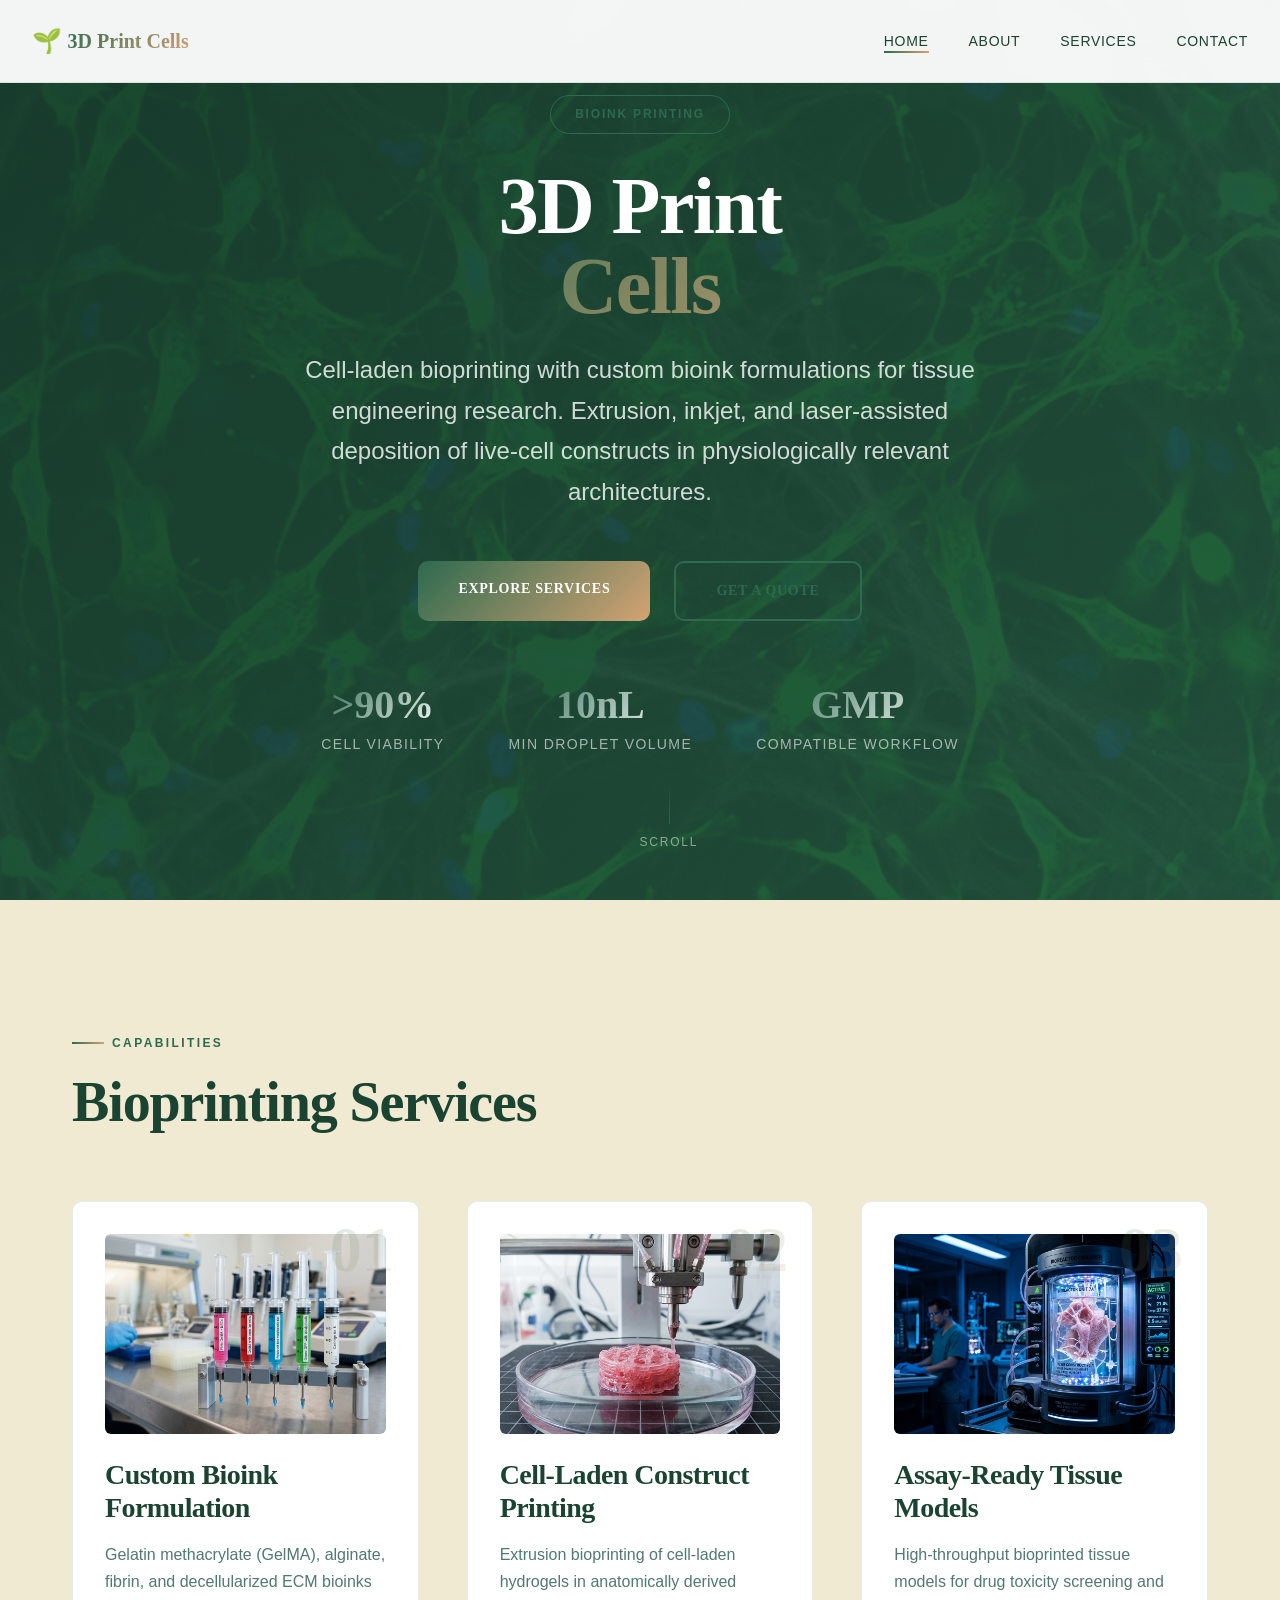
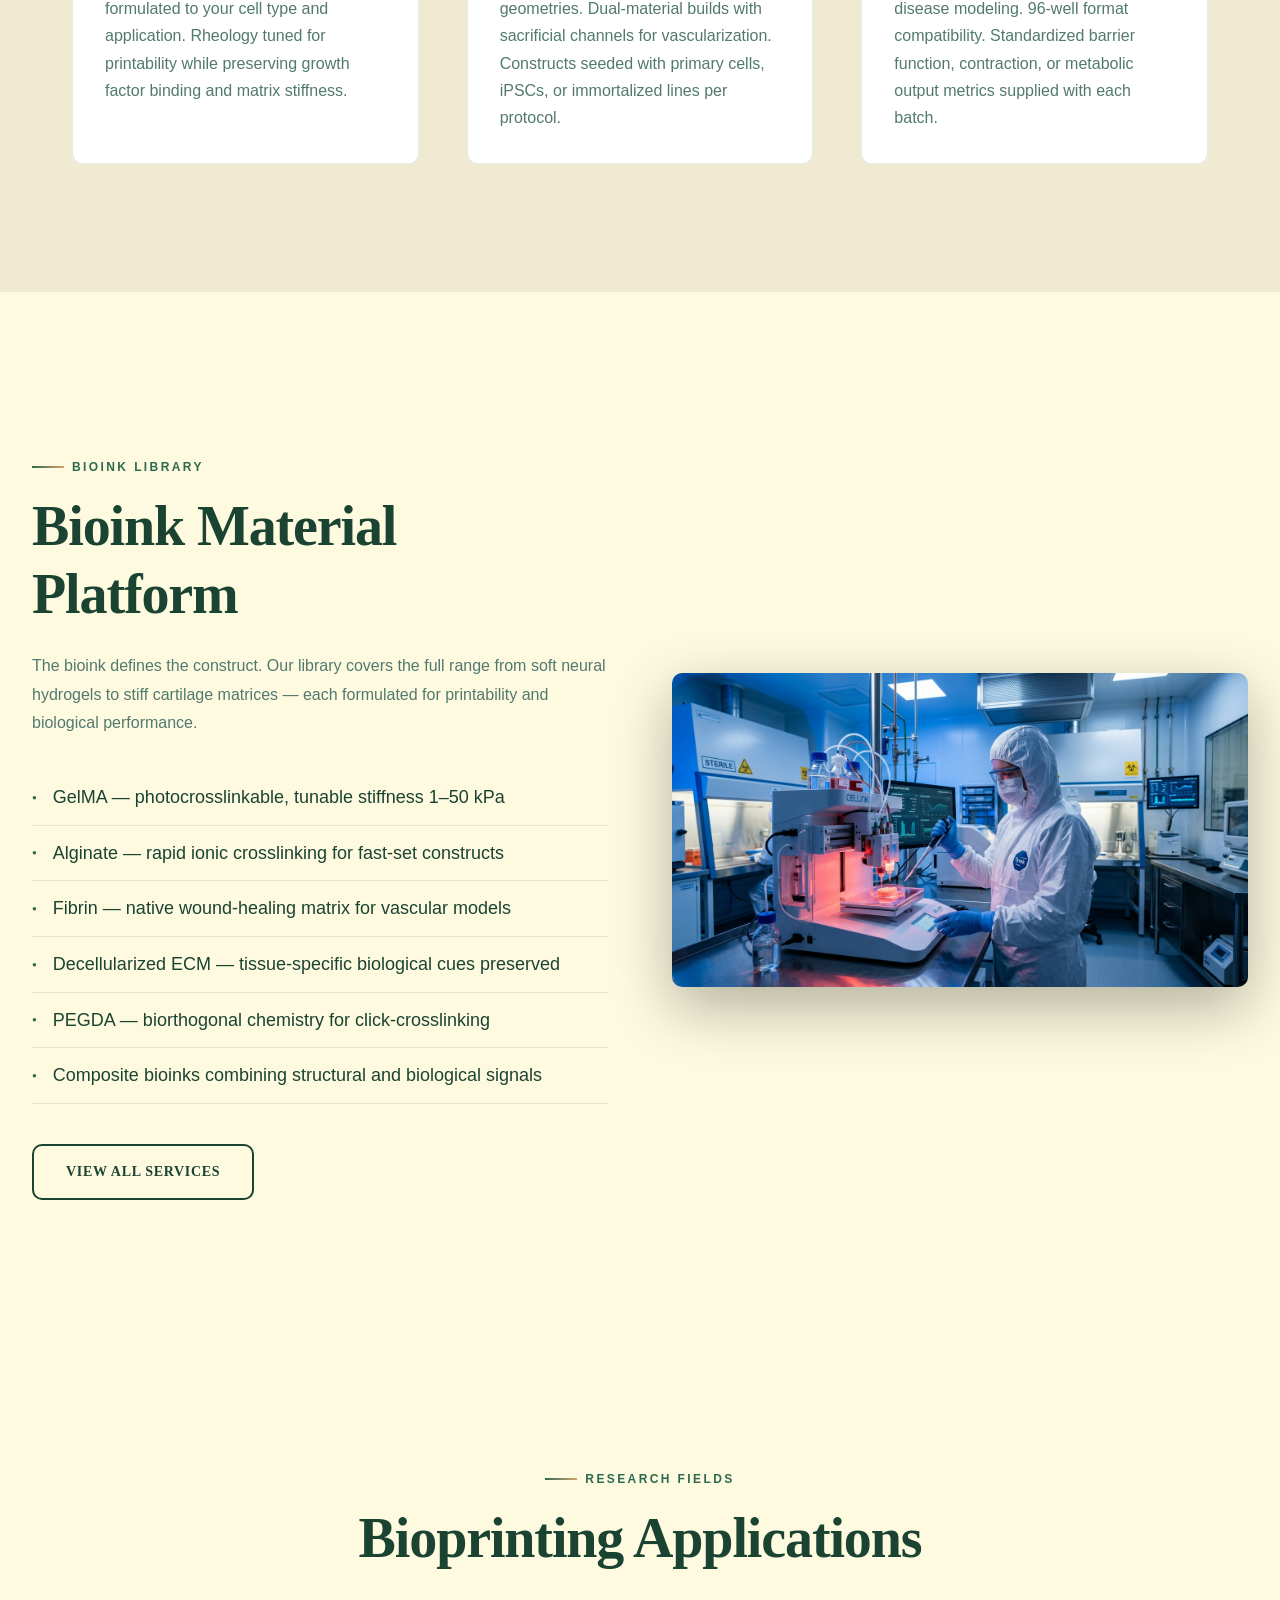
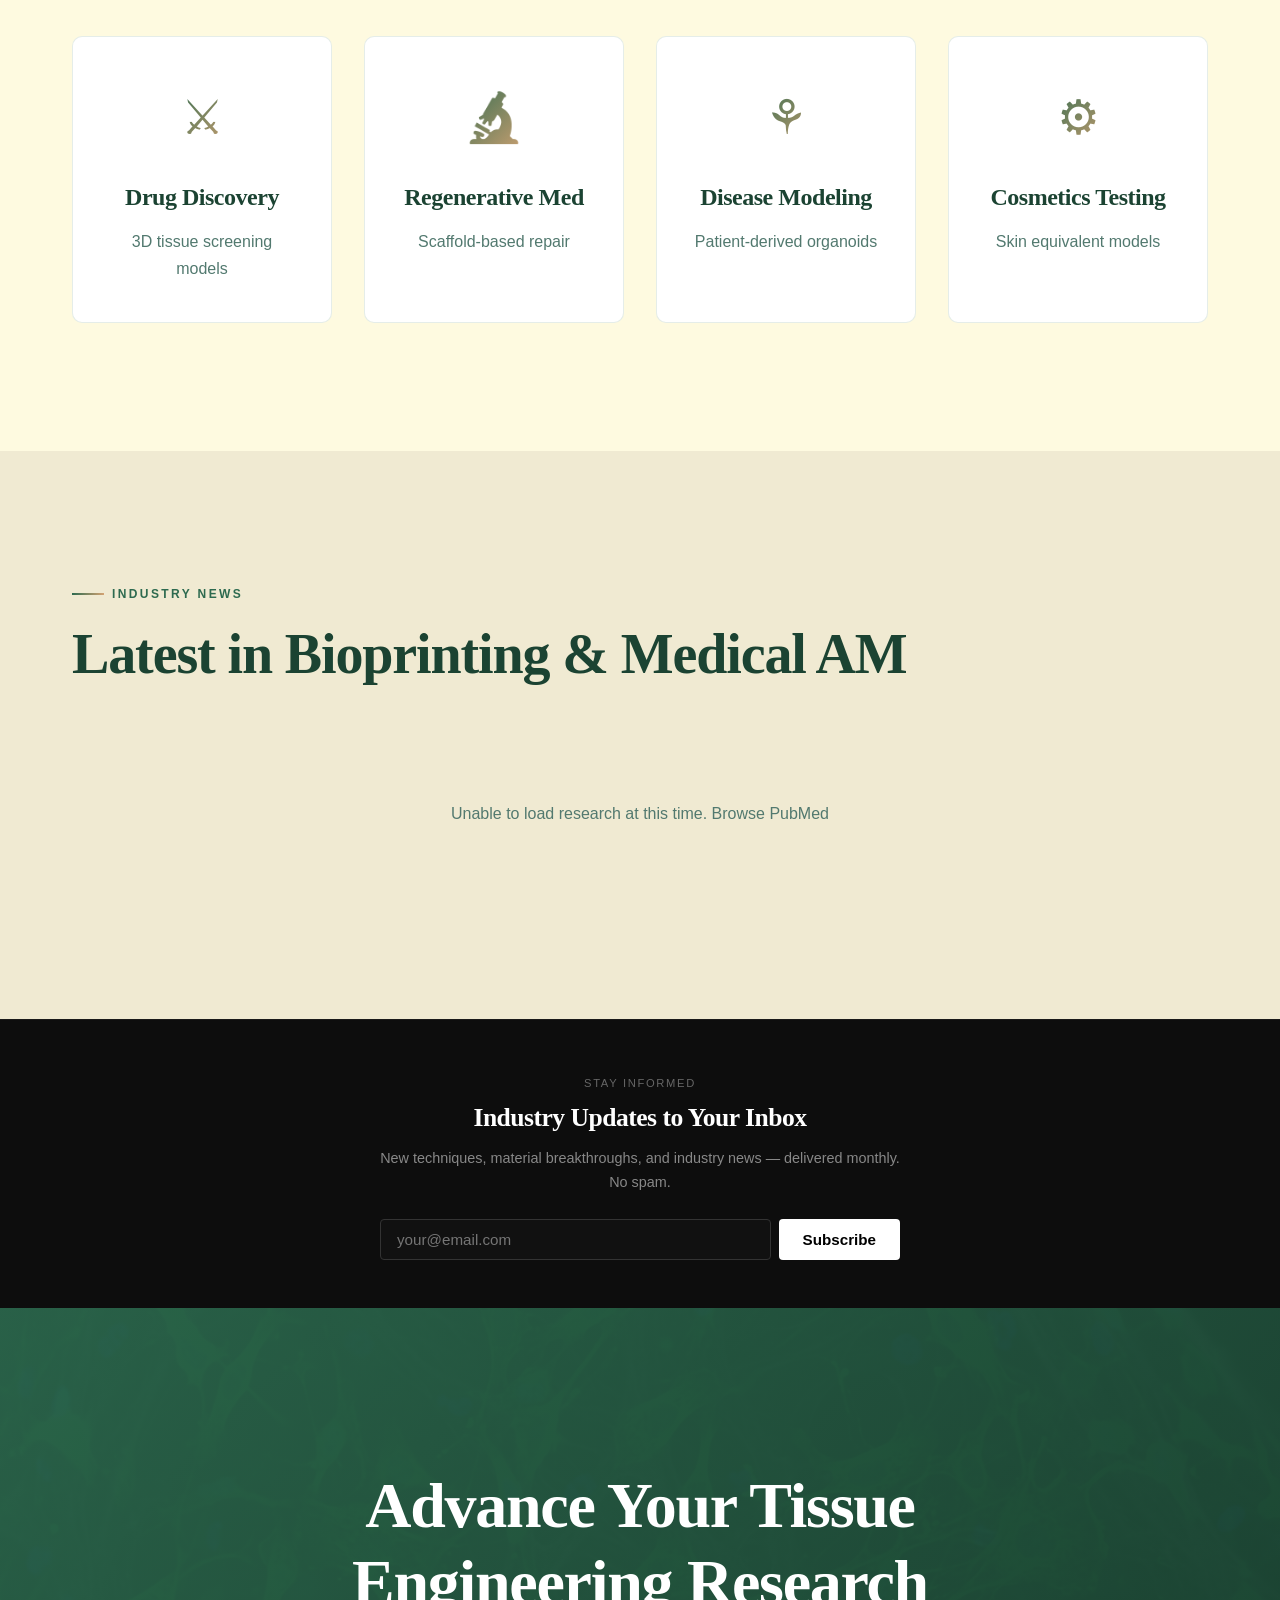
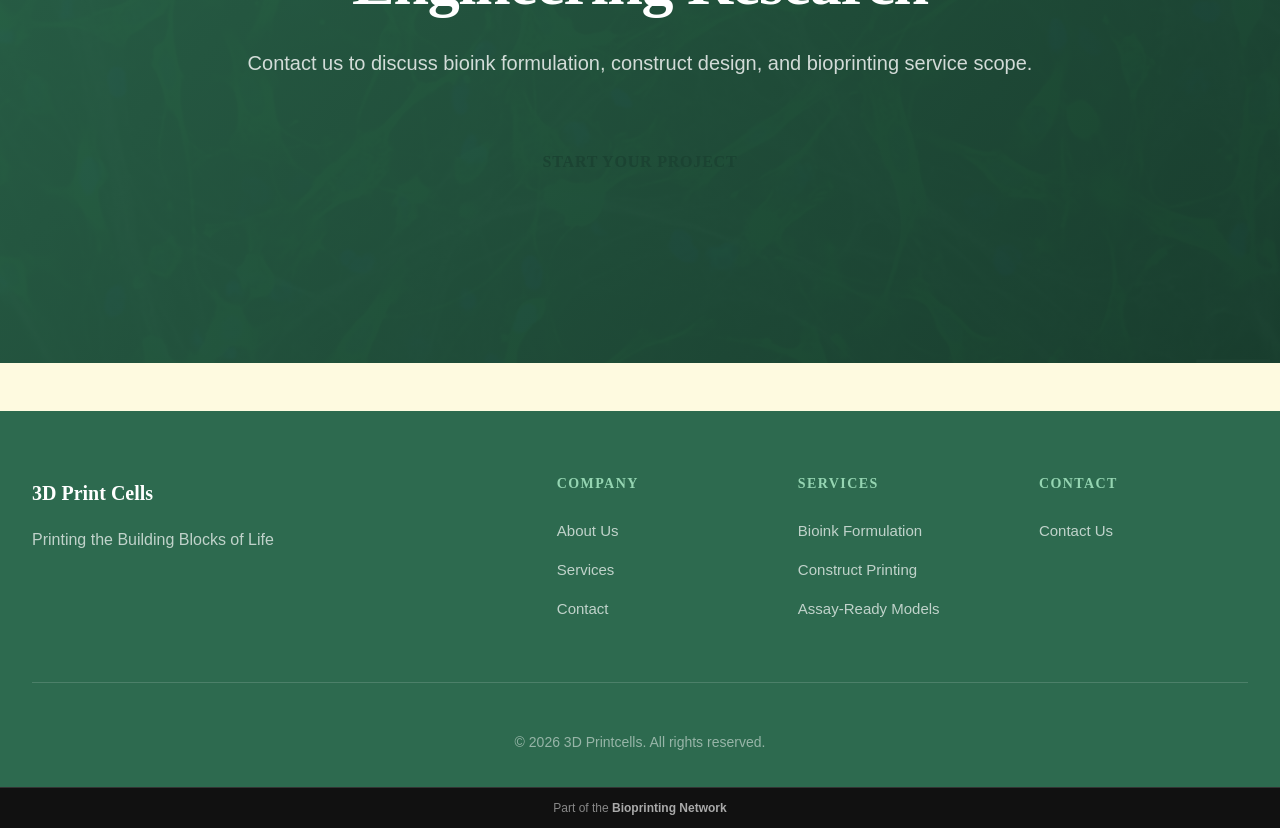
==== commit 2300477a: "Update og:image to use local image for share thumbnail" ====
--- a/index.html
+++ b/index.html
@@ -9,7 +9,7 @@
     <meta property="og:description" content="Cell-laden bioprinting with custom bioinks for tissue engineering, drug screening, and regenerative medicine research.">
     <meta name="author" content="Max Davis, Ben Stagl, Ally Reza - ChiLab Studio">
     <meta property="og:type" content="website">
-    <meta property="og:image" content="https://images.unsplash.com/photo-1764114441005-df7e660bc2c8?w=600&q=80">
+    <meta property="og:image" content="https://3dprintcells.com/images/19_cell_microscopy.png">
     <title>3D Print Cells | Bioink & Cell-Laden Bioprinting | Tissue Engineering Research</title>
     <link rel="preconnect" href="https://fonts.googleapis.com">
     <link rel="preconnect" href="https://fonts.gstatic.com" crossorigin>
--- a/css/style.css
+++ b/css/style.css
@@ -0,0 +1,652 @@
+/* ============================================
+   3dprintcells.com - Nature/Organic Design
+   Premium Generated Stylesheet
+   ============================================ */
+
+:root {
+    --primary: #2d6a4f;
+    --primary-dark: #1b4332;
+    --secondary: #95d5b2;
+    --accent: #d4a373;
+    --bg-dark: #fefae0;
+    --bg-darker: #f0ead2;
+    --bg-card: #ffffff;
+    --text: #1b4332;
+    --text-dim: #52796f;
+    --border: rgba(45,106,79,0.12);
+    --font-heading: 'Playfair Display', serif;
+    --font-body: 'Source Sans 3', sans-serif;
+    --radius: 10px;
+    --transition: all 0.4s cubic-bezier(0.4,0,0.2,1);
+    --transition-fast: all 0.2s ease;
+}
+
+
+
+*,*::before,*::after { margin:0;padding:0;box-sizing:border-box; }
+html { scroll-behavior:smooth;font-size:16px; }
+
+body {
+    font-family: var(--font-body);
+    color: var(--text);
+    background-color: var(--bg-dark);
+    line-height: 1.7;
+    -webkit-font-smoothing: antialiased;
+    overflow-x: hidden;
+    position: relative;
+}
+
+h1,h2,h3,h4,h5,h6 {
+    font-family: var(--font-heading);
+    line-height: 1.2;
+    font-weight: 700;
+    color: var(--text);
+    letter-spacing: -0.02em;
+}
+h1 { font-size: clamp(2.5rem,8vw,5rem); }
+h2 { font-size: clamp(2rem,5vw,3.5rem); }
+h3 { font-size: clamp(1.25rem,3vw,1.75rem); }
+a { text-decoration:none;color:inherit; }
+img { max-width:100%;display:block; }
+
+/* Layout */
+.container { max-width:1200px;margin:0 auto;padding:0 2rem; }
+.container-wide { max-width:1400px;margin:0 auto;padding:0 2rem; }
+section { padding:8rem 0; }
+.section-header { margin-bottom:4rem; }
+.section-header.center { text-align:center; }
+
+.section-label {
+    display:inline-block;
+    font-size:0.75rem;font-weight:700;
+    text-transform:uppercase;letter-spacing:0.2em;
+    color:var(--primary);margin-bottom:1rem;
+    position:relative;padding-left:2.5rem;
+}
+.section-label::before {
+    content:'';position:absolute;left:0;top:50%;
+    transform:translateY(-50%);width:2rem;height:2px;
+    background:linear-gradient(90deg,var(--primary),var(--accent));
+}
+
+/* Header */
+.site-header {
+    position:fixed;top:0;left:0;right:0;z-index:1000;
+    background:rgba(255,255,255,0.95);
+    backdrop-filter:blur(20px);
+    border-bottom:1px solid var(--border);
+    transition: box-shadow 0.3s ease;
+}
+.site-header.scrolled { box-shadow:0 4px 30px rgba(0,0,0,0.15); }
+.navbar { padding:1.5rem 0; }
+.nav-container {
+    max-width:1400px;margin:0 auto;padding:0 2rem;
+    display:flex;justify-content:space-between;align-items:center;
+}
+.nav-logo {
+    font-family:var(--font-heading);font-size:1.25rem;font-weight:700;
+    display:flex;align-items:center;gap:0.35rem;
+    transition:var(--transition-fast);
+}
+.nav-logo:hover { transform:translateY(-2px); }
+.logo-bracket { color:var(--primary);font-size:1.5rem; }
+.logo-text {
+    background:linear-gradient(135deg,var(--primary),var(--accent));
+    -webkit-background-clip:text;-webkit-text-fill-color:transparent;
+    background-clip:text;
+}
+.logo-emoji { font-size:1.5rem;line-height:1; }
+.nav-menu { display:flex;gap:2.5rem;list-style:none; }
+.nav-link {
+    position:relative;font-weight:500;text-transform:uppercase;
+    font-size:0.875rem;letter-spacing:0.05em;
+    transition:var(--transition-fast);
+}
+.nav-link::after {
+    content:'';position:absolute;bottom:-4px;left:0;width:0;height:2px;
+    background:linear-gradient(90deg,var(--primary),var(--accent));
+    transition:var(--transition);
+}
+.nav-link:hover::after,.nav-link.active::after { width:100%; }
+.nav-link:hover { color:var(--primary); }
+
+.nav-toggle {
+    display:none;flex-direction:column;gap:5px;
+    background:none;border:none;cursor:pointer;padding:0.5rem;
+}
+.hamburger {
+    width:25px;height:2px;background:var(--primary);
+    transition:var(--transition);display:block;
+    position:relative;
+}
+.hamburger::before,.hamburger::after {
+    content:'';position:absolute;width:25px;height:2px;
+    background:var(--primary);transition:var(--transition);
+}
+.hamburger::before { top:-7px; }
+.hamburger::after { top:7px; }
+.nav-toggle.active .hamburger { background:transparent; }
+.nav-toggle.active .hamburger::before { transform:rotate(45deg);top:0; }
+.nav-toggle.active .hamburger::after { transform:rotate(-45deg);top:0; }
+
+/* Hero */
+.hero {
+    position:relative;min-height:100vh;
+    display:flex;align-items:center;justify-content:center;
+    overflow:hidden;padding-top:80px;
+}
+.hero-background {
+    position:absolute;top:0;left:0;width:100%;height:100%;z-index:0;
+}
+.hero-background img {
+    width:100%;height:100%;object-fit:cover;filter:brightness(0.35);
+}
+.hero-overlay {
+    position:absolute;top:0;left:0;width:100%;height:100%;
+    background:linear-gradient(135deg, rgba(27,67,50,0.85), rgba(45,106,79,0.7));
+}
+.hero-content {
+    position:relative;z-index:2;max-width:1400px;
+    margin:0 auto;padding:0 2rem;text-align:center;
+}
+.hero-badge {
+    display:inline-block;padding:0.5rem 1.5rem;
+    border:1px solid var(--primary);border-radius:50px;
+    font-size:0.75rem;font-weight:600;letter-spacing:0.15em;
+    text-transform:uppercase;color:var(--primary);
+    margin-bottom:2rem;animation:fadeInDown 0.8s ease-out;
+}
+.hero-title { margin-bottom:1.5rem;color:#fff;animation:fadeInUp 0.8s ease-out 0.2s both; }
+.title-line { display:block;line-height:1; }
+.title-line.highlight {
+    background:linear-gradient(135deg,var(--primary),var(--accent));
+    -webkit-background-clip:text;-webkit-text-fill-color:transparent;
+    background-clip:text;
+}
+.hero-subtitle {
+    font-size:clamp(1.125rem,2vw,1.5rem);
+    max-width:700px;margin:0 auto 3rem;color:rgba(255,255,255,0.8);
+    animation:fadeInUp 0.8s ease-out 0.4s both;
+}
+.hero-actions {
+    display:flex;gap:1.5rem;justify-content:center;flex-wrap:wrap;
+    animation:fadeInUp 0.8s ease-out 0.6s both;
+}
+.hero-stats {
+    display:flex;gap:4rem;justify-content:center;margin-top:4rem;
+    animation:fadeInUp 0.8s ease-out 0.8s both;
+}
+.stat-item { text-align:center; }
+.stat-number {
+    font-family:var(--font-heading);font-size:2.5rem;font-weight:900;
+    background:linear-gradient(135deg,var(--primary),#fff);
+    -webkit-background-clip:text;-webkit-text-fill-color:transparent;
+    background-clip:text;line-height:1;margin-bottom:0.5rem;
+}
+.stat-label {
+    font-size:0.875rem;text-transform:uppercase;
+    letter-spacing:0.1em;color:rgba(255,255,255,0.6);
+}
+.scroll-indicator {
+    position:absolute;bottom:3rem;left:50%;transform:translateX(-50%);
+    display:flex;flex-direction:column;align-items:center;gap:0.5rem;
+    font-size:0.75rem;letter-spacing:0.15em;color:rgba(255,255,255,0.5);
+    animation:fadeInUp 0.8s ease-out 1s both;
+}
+.scroll-line {
+    width:1px;height:40px;
+    background:linear-gradient(180deg,transparent,var(--primary));
+    animation:scrollLine 2s ease-in-out infinite;
+}
+
+/* Buttons */
+.btn {
+    display:inline-block;padding:1rem 2.5rem;
+    font-family:var(--font-heading);font-weight:600;font-size:0.875rem;
+    text-transform:uppercase;letter-spacing:0.05em;
+    border-radius:var(--radius);transition:var(--transition);
+    cursor:pointer;position:relative;overflow:hidden;border:none;
+}
+.btn::before {
+    content:'';position:absolute;top:0;left:-100%;width:100%;height:100%;
+    background:linear-gradient(90deg,transparent,rgba(255,255,255,0.2),transparent);
+    transition:left 0.5s;
+}
+.btn:hover::before { left:100%; }
+.btn-primary {
+    background:linear-gradient(135deg,var(--primary),var(--accent));
+    color:#fff;
+}
+.btn-primary:hover {
+    transform:translateY(-2px);
+    box-shadow:0 10px 30px rgba(45,106,79,0.3);
+}
+.btn-secondary {
+    background:transparent;border:2px solid var(--primary);color:var(--primary);
+}
+.btn-secondary:hover {
+    background:var(--primary);color:#fefae0;transform:translateY(-2px);
+}
+.btn-outline {
+    background:transparent;border:2px solid var(--text);color:var(--text);
+    padding:0.875rem 2rem;
+}
+.btn-outline:hover { background:var(--text);color:var(--bg-dark); }
+.btn-large { padding:1.25rem 3rem;font-size:1rem; }
+.btn-submit { width:100%;text-align:center; }
+
+/* Process Section */
+.process-section { background:#f0ead2; }
+.process-grid {
+    display:grid;grid-template-columns:repeat(auto-fit,minmax(300px,1fr));gap:3rem;
+}
+.process-card {
+    position:relative;background:#ffffff;
+    border:1px solid var(--border);border-radius:var(--radius);
+    padding:2rem;transition:var(--transition);
+}
+.process-card:hover {
+    transform:translateY(-10px);border-color:var(--primary);
+    box-shadow:0 20px 40px rgba(45,106,79,0.1);
+}
+.card-number {
+    font-family:var(--font-heading);font-size:4rem;font-weight:900;
+    line-height:1;
+    background:linear-gradient(135deg,var(--primary),var(--accent));
+    -webkit-background-clip:text;-webkit-text-fill-color:transparent;
+    background-clip:text;opacity:0.15;position:absolute;top:1rem;right:1.5rem;
+}
+.card-image {
+    width:100%;height:200px;border-radius:calc(var(--radius) - 4px);
+    overflow:hidden;margin-bottom:1.5rem;
+}
+.card-image img {
+    width:100%;height:100%;object-fit:cover;transition:var(--transition);
+}
+.process-card:hover .card-image img { transform:scale(1.1); }
+.process-card h3 { margin-bottom:1rem; }
+.process-card p { color:var(--text-dim);line-height:1.7; }
+
+/* Materials Section */
+.materials-section {
+    background:#fefae0;
+}
+.materials-content {
+    display:grid;grid-template-columns:1fr 1fr;gap:4rem;align-items:center;
+}
+.materials-info h2 { margin-bottom:1.5rem; }
+.materials-info p { color:var(--text-dim);margin-bottom:2rem;line-height:1.8; }
+.materials-list { list-style:none;margin-bottom:2.5rem; }
+.materials-list li {
+    padding:0.75rem 0;font-size:1.125rem;
+    display:flex;align-items:center;gap:1rem;
+    border-bottom:1px solid var(--border);
+}
+.material-icon { color:var(--primary);font-size:0.5rem; }
+.materials-visual { position:relative; }
+.materials-visual img {
+    width:100%;border-radius:var(--radius);
+    box-shadow:0 20px 60px rgba(0,0,0,0.3);
+}
+.visual-accent {
+    position:absolute;top:-2rem;right:-2rem;width:200px;height:200px;
+    background:linear-gradient(135deg,var(--primary),var(--accent));
+    opacity:0.1;border-radius:50%;filter:blur(60px);z-index:-1;
+}
+
+/* Industries Section */
+.industries-grid {
+    display:grid;grid-template-columns:repeat(auto-fit,minmax(250px,1fr));gap:2rem;
+}
+.industry-card {
+    background:#ffffff;border:1px solid var(--border);
+    border-radius:var(--radius);padding:2.5rem 2rem;text-align:center;
+    transition:var(--transition);
+}
+.industry-card:hover {
+    transform:translateY(-5px);border-color:var(--primary);
+}
+.industry-icon {
+    font-size:3rem;margin-bottom:1.5rem;display:inline-block;
+    background:linear-gradient(135deg,var(--primary),var(--accent));
+    -webkit-background-clip:text;-webkit-text-fill-color:transparent;
+    background-clip:text;
+}
+.industry-card h3 { margin-bottom:1rem;font-size:1.5rem; }
+.industry-card p { color:var(--text-dim);line-height:1.7; }
+
+/* CTA Section */
+.cta-section { position:relative;padding:10rem 0;overflow:hidden; }
+.cta-background {
+    position:absolute;top:0;left:0;width:100%;height:100%;z-index:0;
+}
+.cta-background img {
+    width:100%;height:100%;object-fit:cover;filter:brightness(0.2);
+}
+.cta-background::after {
+    content:'';position:absolute;top:0;left:0;width:100%;height:100%;
+    background:linear-gradient(135deg, rgba(45,106,79,0.9), rgba(27,67,50,0.9));
+}
+.cta-content {
+    position:relative;z-index:2;text-align:center;max-width:800px;margin:0 auto;
+}
+.cta-content h2 {
+    font-size:clamp(2.5rem,5vw,4rem);margin-bottom:1.5rem;color:#fff;
+}
+.cta-content p { font-size:1.25rem;color:rgba(255,255,255,0.8);margin-bottom:3rem; }
+
+/* Page Hero (secondary pages) */
+.page-hero {
+    position:relative;padding:10rem 0 6rem;overflow:hidden;
+    display:flex;align-items:center;justify-content:center;
+}
+.page-hero-bg {
+    position:absolute;top:0;left:0;width:100%;height:100%;z-index:0;
+}
+.page-hero-bg img {
+    width:100%;height:100%;object-fit:cover;filter:brightness(0.35);
+}
+.page-hero-overlay {
+    position:absolute;top:0;left:0;width:100%;height:100%;
+    background:linear-gradient(135deg, rgba(27,67,50,0.85), rgba(45,106,79,0.7));
+}
+.page-hero-content {
+    position:relative;z-index:2;text-align:center;max-width:800px;
+    margin:0 auto;padding:0 2rem;
+}
+.page-hero-content h1 { color:#fff;margin-bottom:1rem; }
+.page-hero-subtitle { font-size:1.25rem;color:rgba(255,255,255,0.8); }
+
+/* About Page */
+.story-section { padding:8rem 0; }
+.story-grid {
+    display:grid;grid-template-columns:1fr 1fr;gap:4rem;align-items:center;
+}
+.story-image img {
+    width:100%;border-radius:var(--radius);
+    box-shadow:0 20px 60px rgba(0,0,0,0.15);
+}
+.story-content { }
+.story-content h2 { margin-bottom:1.5rem; }
+.story-content p { color:var(--text-dim);margin-bottom:1.5rem;line-height:1.8; }
+
+.mission-section { background:#f0ead2;padding:8rem 0; }
+.mission-grid {
+    display:grid;grid-template-columns:1fr 1fr;gap:3rem;
+}
+.mission-card {
+    background:#ffffff;border:1px solid var(--border);
+    border-radius:var(--radius);padding:3rem;
+}
+.mission-card h3 { margin-bottom:1.5rem;color:var(--primary); }
+.mission-card p { color:var(--text-dim);line-height:1.8; }
+
+.values-section { padding:8rem 0; }
+.values-grid {
+    display:grid;grid-template-columns:repeat(auto-fit,minmax(250px,1fr));gap:2rem;
+}
+.value-card {
+    background:#ffffff;border:1px solid var(--border);
+    border-radius:var(--radius);padding:2.5rem 2rem;text-align:center;
+    transition:var(--transition);
+}
+.value-card:hover { transform:translateY(-5px);border-color:var(--primary); }
+.value-icon {
+    font-size:2.5rem;margin-bottom:1rem;
+    background:linear-gradient(135deg,var(--primary),var(--accent));
+    -webkit-background-clip:text;-webkit-text-fill-color:transparent;
+    background-clip:text;
+}
+.value-card h3 { margin-bottom:1rem; }
+.value-card p { color:var(--text-dim);line-height:1.7; }
+
+.stats-section {
+    background:#f0ead2;padding:6rem 0;
+}
+.stats-bar {
+    display:grid;grid-template-columns:repeat(4,1fr);gap:2rem;text-align:center;
+}
+
+/* Services Page */
+.services-detail-section { padding:8rem 0; }
+.services-detail-grid { display:grid;gap:3rem; }
+.service-detail-card {
+    display:grid;grid-template-columns:1fr 2fr;gap:2rem;
+    background:#ffffff;border:1px solid var(--border);
+    border-radius:var(--radius);overflow:hidden;
+    transition:var(--transition);
+}
+.service-detail-card:hover { transform:translateY(-5px);border-color:var(--primary); }
+.service-detail-image { height:100%;min-height:250px; }
+.service-detail-image img { width:100%;height:100%;object-fit:cover; }
+.service-detail-content { padding:2.5rem; }
+.service-detail-content h3 { margin-bottom:1rem;color:var(--primary); }
+.service-detail-content p { color:var(--text-dim);line-height:1.8; }
+
+.timeline-section { background:#f0ead2;padding:8rem 0; }
+.timeline { position:relative;max-width:700px;margin:0 auto; }
+.timeline-line {
+    position:absolute;left:30px;top:0;bottom:0;width:2px;
+    background:linear-gradient(180deg,var(--primary),var(--accent));
+}
+.timeline-step {
+    display:flex;gap:2rem;margin-bottom:3rem;position:relative;
+}
+.timeline-number {
+    width:60px;height:60px;border-radius:50%;flex-shrink:0;
+    background:linear-gradient(135deg,var(--primary),var(--accent));
+    color:#fff;display:flex;align-items:center;justify-content:center;
+    font-family:var(--font-heading);font-weight:700;font-size:1.25rem;
+    z-index:1;
+}
+.timeline-content {
+    background:#ffffff;border:1px solid var(--border);
+    border-radius:var(--radius);padding:2rem;flex:1;
+}
+.timeline-content h3 { margin-bottom:0.75rem; }
+.timeline-content p { color:var(--text-dim);line-height:1.7; }
+
+/* Contact Page */
+.contact-section { padding:8rem 0; }
+.contact-grid {
+    display:grid;grid-template-columns:1fr 1fr;gap:4rem;align-items:start;
+}
+.contact-info h2 { margin-bottom:1.5rem; }
+.contact-info > p { color:var(--text-dim);line-height:1.8;margin-bottom:2rem; }
+.contact-cards { display:grid;gap:1.5rem; }
+.contact-card {
+    background:#ffffff;border:1px solid var(--border);
+    border-radius:var(--radius);padding:1.5rem;
+    display:flex;gap:1rem;align-items:flex-start;
+}
+.contact-card-icon {
+    font-size:1.5rem;flex-shrink:0;
+    background:linear-gradient(135deg,var(--primary),var(--accent));
+    -webkit-background-clip:text;-webkit-text-fill-color:transparent;
+    background-clip:text;
+}
+.contact-card h4 { margin-bottom:0.25rem;font-size:1rem; }
+.contact-card p { color:var(--text-dim);font-size:0.9375rem; }
+
+.contact-form-wrapper {
+    background:#ffffff;border:1px solid var(--border);
+    border-radius:var(--radius);padding:2.5rem;
+    box-shadow:0 20px 60px rgba(0,0,0,0.1);
+}
+.contact-form-wrapper h2 { margin-bottom:2rem; }
+.form-group { margin-bottom:1.25rem; }
+.form-group label {
+    display:block;margin-bottom:0.4rem;font-weight:600;
+    color:var(--text);font-size:0.95rem;
+}
+.required { color:#e74c3c; }
+.form-group input[type="text"],
+.form-group input[type="email"],
+.form-group input[type="tel"],
+.form-group textarea {
+    width:100%;padding:0.875rem 1rem;
+    border:2px solid var(--border);border-radius:var(--radius);
+    font-family:var(--font-body);font-size:1rem;
+    color:var(--text);background:#f0ead2;
+    transition:var(--transition);
+}
+.form-group input:focus,
+.form-group textarea:focus {
+    outline:none;border-color:var(--primary);
+    box-shadow:0 0 0 3px rgba(45,106,79,0.15);
+}
+.form-group input.error,
+.form-group textarea.error { border-color:#e74c3c; }
+.form-error { color:#e74c3c;font-size:0.85rem;margin-top:0.25rem;min-height:1.2em; }
+.form-group input[type="file"] { font-family:var(--font-body);font-size:0.95rem;padding:0.5rem 0;border:none;background:none; }
+
+
+/* News Section */
+.news-section { background:var(--bg-darker);padding:8rem 0; }
+.news-grid {
+    display:grid;grid-template-columns:repeat(auto-fit,minmax(300px,1fr));gap:2rem;
+}
+.news-card {
+    background:var(--bg-card);border:1px solid var(--border);
+    border-radius:var(--radius);overflow:hidden;
+    transition:var(--transition);display:flex;flex-direction:column;
+}
+.news-card:hover {
+    transform:translateY(-5px);border-color:var(--primary);
+    box-shadow:0 15px 40px rgba(14,116,144,0.12);
+}
+.news-card-image {
+    width:100%;height:180px;overflow:hidden;background:var(--bg-dark);
+    display:flex;align-items:center;justify-content:center;
+}
+.news-card-image img {
+    width:100%;height:100%;object-fit:cover;transition:var(--transition);
+}
+.news-card:hover .news-card-image img { transform:scale(1.05); }
+.news-card-image .news-placeholder {
+    font-size:3rem;opacity:0.35;
+}
+.news-card-body { padding:1.5rem;flex:1;display:flex;flex-direction:column; }
+.news-card-source {
+    font-size:0.75rem;font-weight:600;text-transform:uppercase;
+    letter-spacing:0.1em;color:var(--primary);margin-bottom:0.75rem;
+}
+.news-card-body h3 {
+    font-family:var(--font-body);font-size:1.05rem;font-weight:600;
+    line-height:1.4;margin-bottom:0.75rem;color:var(--text);
+}
+.news-card-body p {
+    color:var(--text-dim);font-size:0.9375rem;line-height:1.6;
+    flex:1;margin-bottom:1rem;
+}
+.news-card-date { font-size:0.8125rem;color:var(--text-dim);opacity:0.7; }
+.news-card a {
+    color:var(--primary);font-size:0.875rem;font-weight:600;
+    text-transform:uppercase;letter-spacing:0.05em;
+    transition:var(--transition-fast);
+}
+.news-card a:hover { color:var(--secondary); }
+.news-loading {
+    grid-column:1/-1;text-align:center;padding:4rem 2rem;
+    color:var(--text-dim);font-size:1.125rem;
+}
+.news-error {
+    grid-column:1/-1;text-align:center;padding:3rem 2rem;color:var(--text-dim);
+}
+.news-error p { margin-bottom:1rem; }
+
+/* Footer */
+.site-footer {
+    background:#2d6a4f;
+    border-top:1px solid var(--border);padding:4rem 0 2rem;
+    color:#fff;
+}
+.footer-container { max-width:1400px;margin:0 auto;padding:0 2rem; }
+.footer-main {
+    display:grid;grid-template-columns:2fr 3fr;gap:4rem;
+    margin-bottom:3rem;padding-bottom:3rem;
+    border-bottom:1px solid rgba(255,255,255,0.15);
+}
+.footer-brand { }
+.footer-logo {
+    font-family:var(--font-heading);font-size:1.25rem;
+    font-weight:700;margin-bottom:1rem;
+    color:#fff;
+}
+.footer-brand p { color:rgba(255,255,255,0.7); }
+.footer-links {
+    display:grid;grid-template-columns:repeat(3,1fr);gap:2rem;
+}
+.footer-column h4 {
+    font-size:0.875rem;text-transform:uppercase;letter-spacing:0.1em;
+    margin-bottom:1.5rem;color:var(--secondary);
+}
+.footer-column ul { list-style:none; }
+.footer-column li { margin-bottom:0.75rem; }
+.footer-column a {
+    color:rgba(255,255,255,0.7);
+    transition:var(--transition-fast);font-size:0.9375rem;
+}
+.footer-column a:hover { color:var(--primary);padding-left:5px; }
+.footer-bottom {
+    text-align:center;
+    color:rgba(255,255,255,0.5);
+    font-size:0.875rem;
+}
+
+/* Scroll Animation */
+.animate-in {
+    opacity:0;transform:translateY(30px);transition:opacity 0.6s ease,transform 0.6s ease;
+}
+.animate-in.visible { opacity:1;transform:translateY(0); }
+
+/* Keyframes */
+@keyframes fadeInDown {
+    from { opacity:0;transform:translateY(-20px); }
+    to { opacity:1;transform:translateY(0); }
+}
+@keyframes fadeInUp {
+    from { opacity:0;transform:translateY(20px); }
+    to { opacity:1;transform:translateY(0); }
+}
+@keyframes scrollLine {
+    0%,100% { transform:scaleY(1); }
+    50% { transform:scaleY(1.5); }
+}
+
+/* Responsive */
+@media(max-width:968px) {
+    .nav-menu {
+        position:fixed;top:80px;right:-100%;width:300px;
+        height:calc(100vh - 80px);background:#ffffff;
+        flex-direction:column;padding:2rem;gap:1.5rem;
+        border-left:1px solid var(--border);transition:var(--transition);
+        z-index:1000;
+    }
+    .nav-menu.active { right:0; }
+    .nav-toggle { display:flex; }
+    .hero-stats { gap:2rem; }
+    .materials-content { grid-template-columns:1fr; }
+    .story-grid { grid-template-columns:1fr; }
+    .mission-grid { grid-template-columns:1fr; }
+    .contact-grid { grid-template-columns:1fr; }
+    .service-detail-card { grid-template-columns:1fr; }
+    .service-detail-image { min-height:200px; }
+    .footer-main { grid-template-columns:1fr; }
+    .footer-links { grid-template-columns:repeat(2,1fr); }
+    .stats-bar { grid-template-columns:repeat(2,1fr); }
+}
+@media(max-width:640px) {
+    section { padding:5rem 0; }
+    .hero { min-height:90vh; }
+    .hero-stats { flex-direction:column;gap:1.5rem; }
+    .process-grid { grid-template-columns:1fr; }
+    .industries-grid { grid-template-columns:1fr; }
+    .values-grid { grid-template-columns:1fr; }
+    .footer-links { grid-template-columns:1fr; }
+    .cta-section { padding:6rem 0; }
+    .stats-bar { grid-template-columns:1fr; }
+    .page-hero { padding:8rem 0 4rem; }
+    .timeline-step { flex-direction:column;align-items:flex-start; }
+    .timeline-line { display:none; }
+}
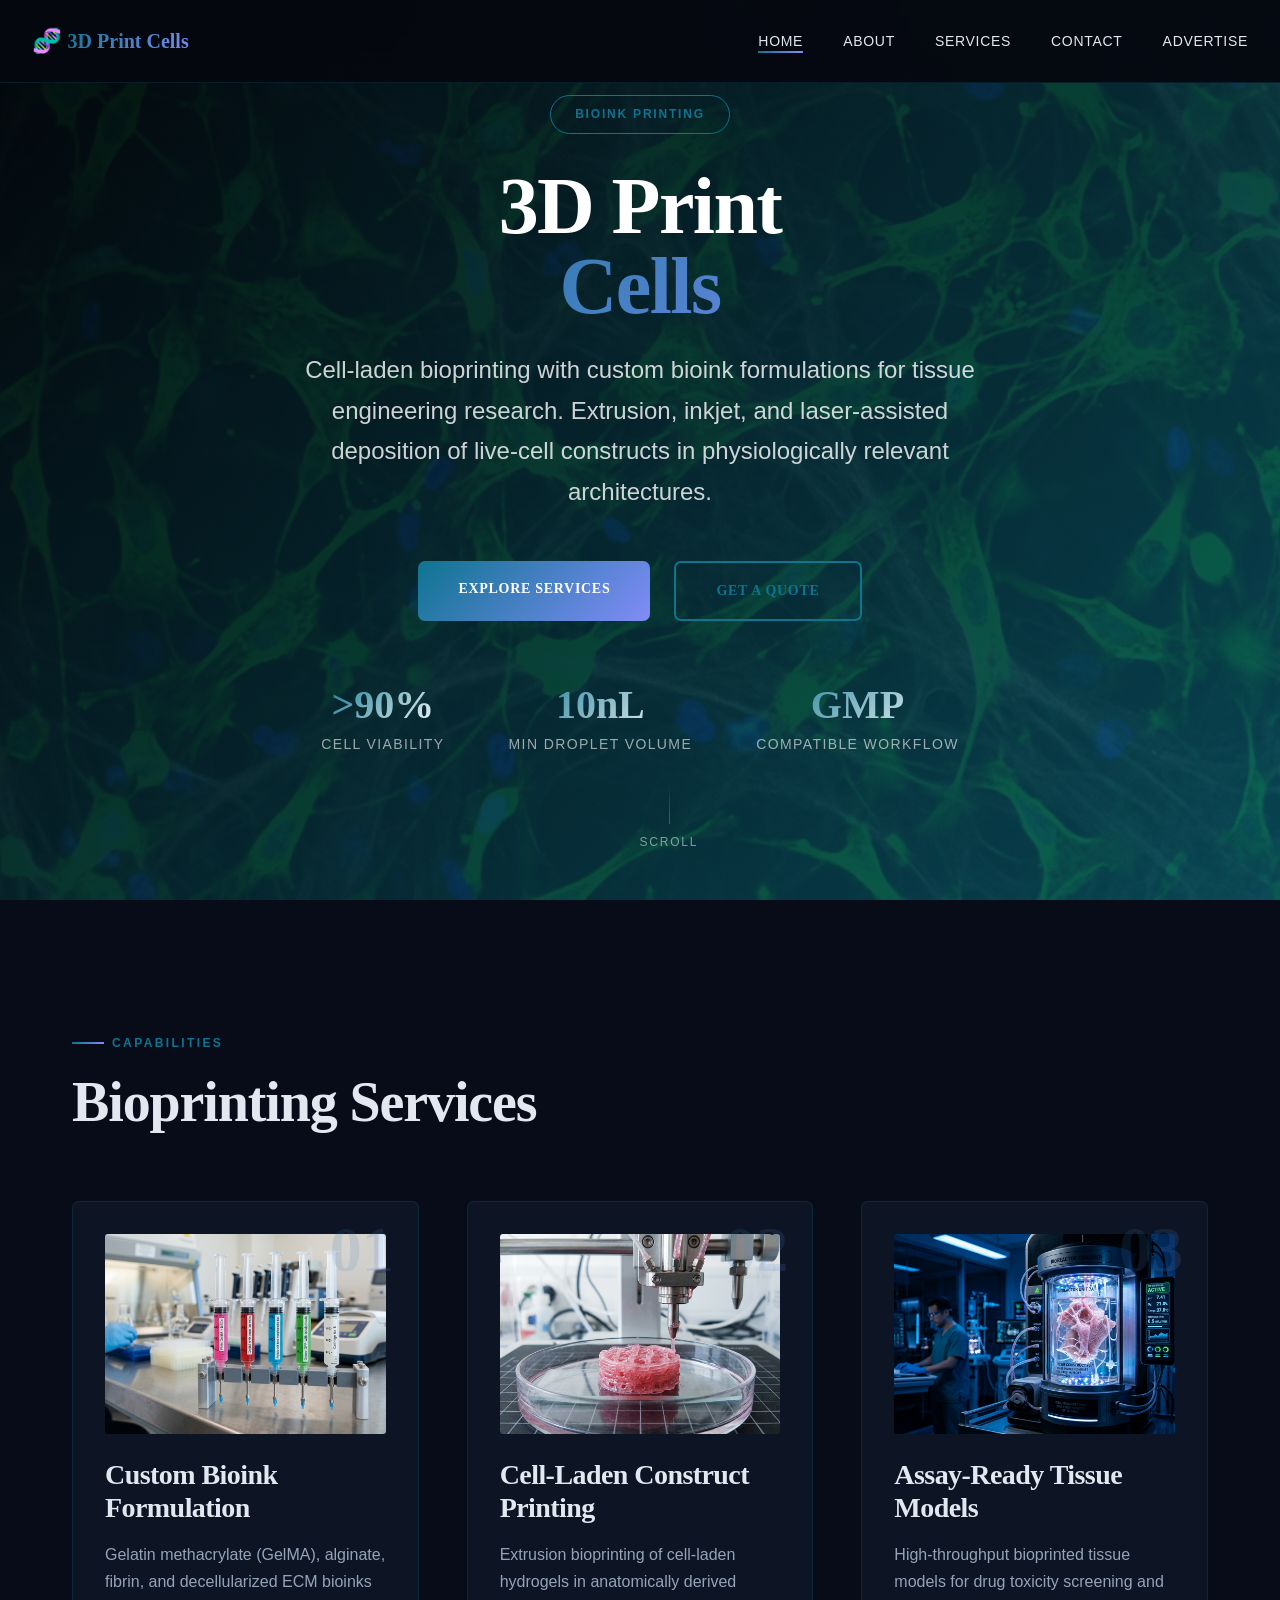
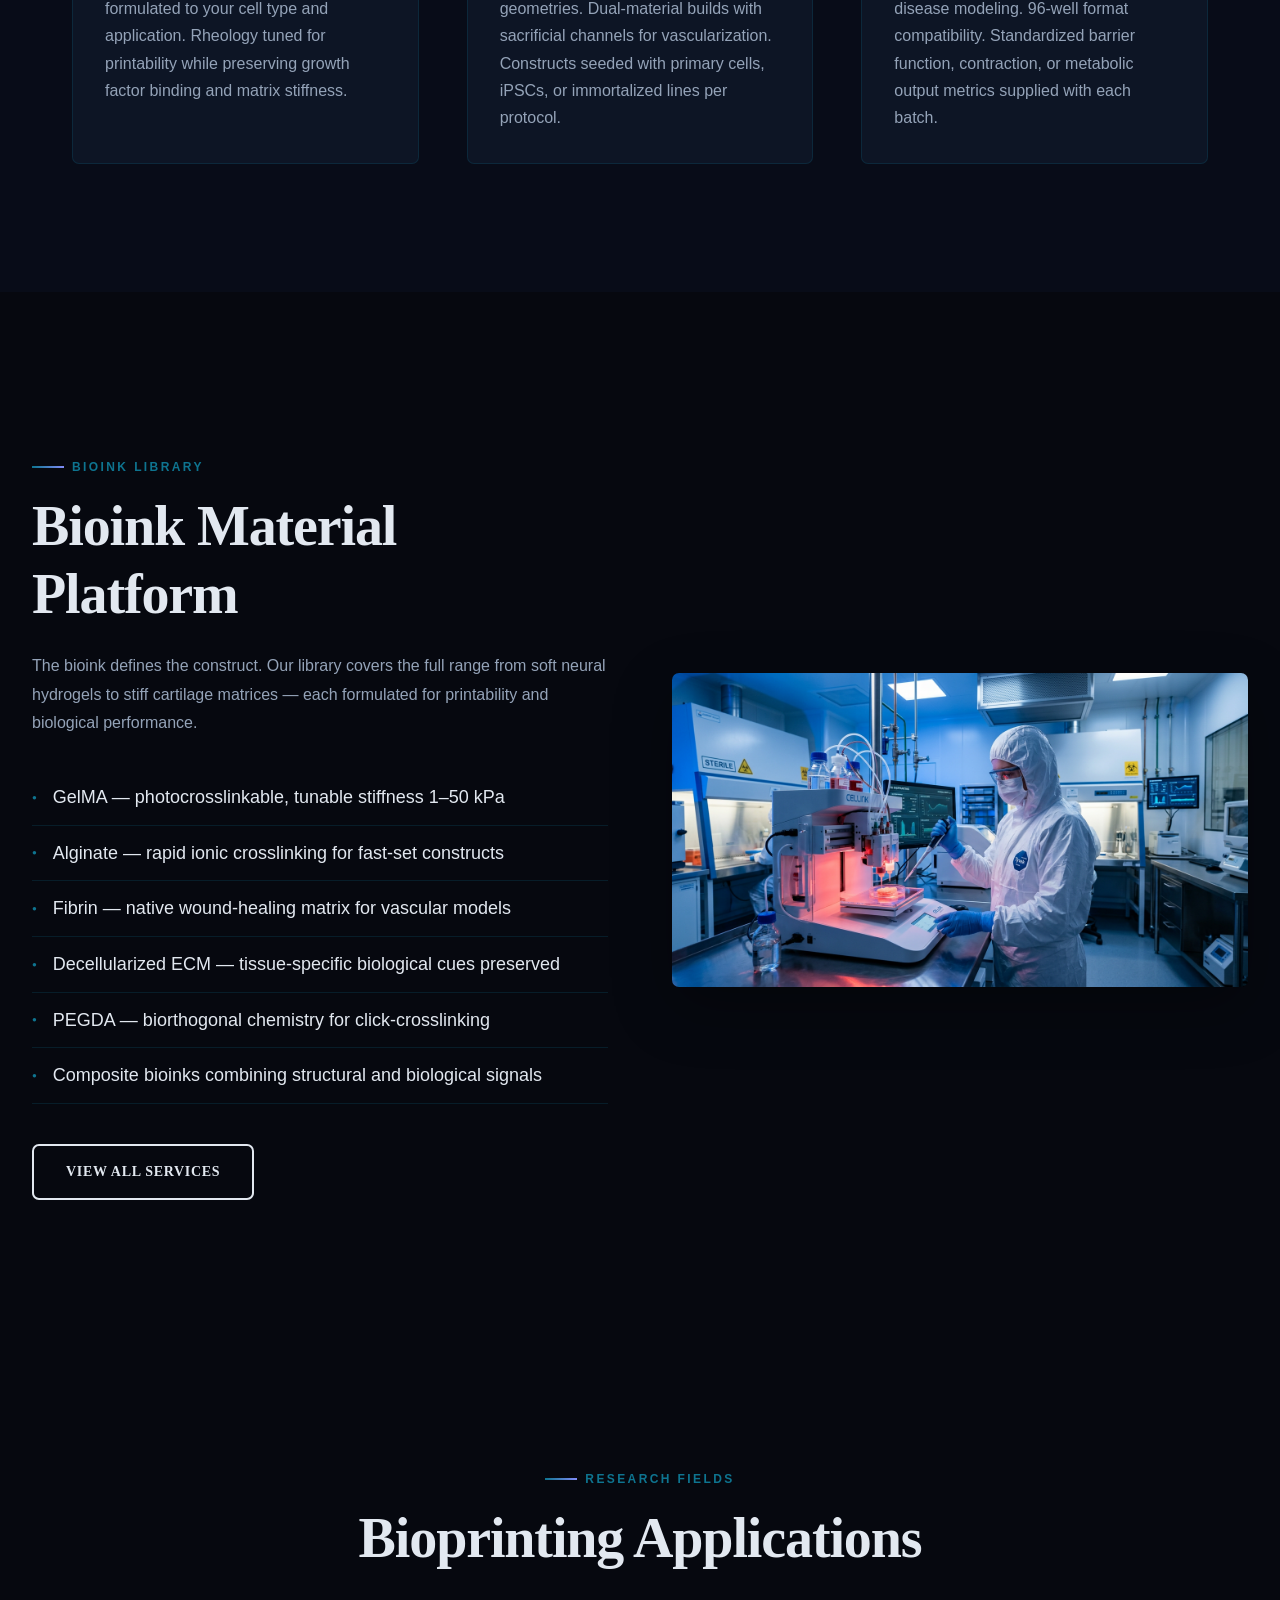
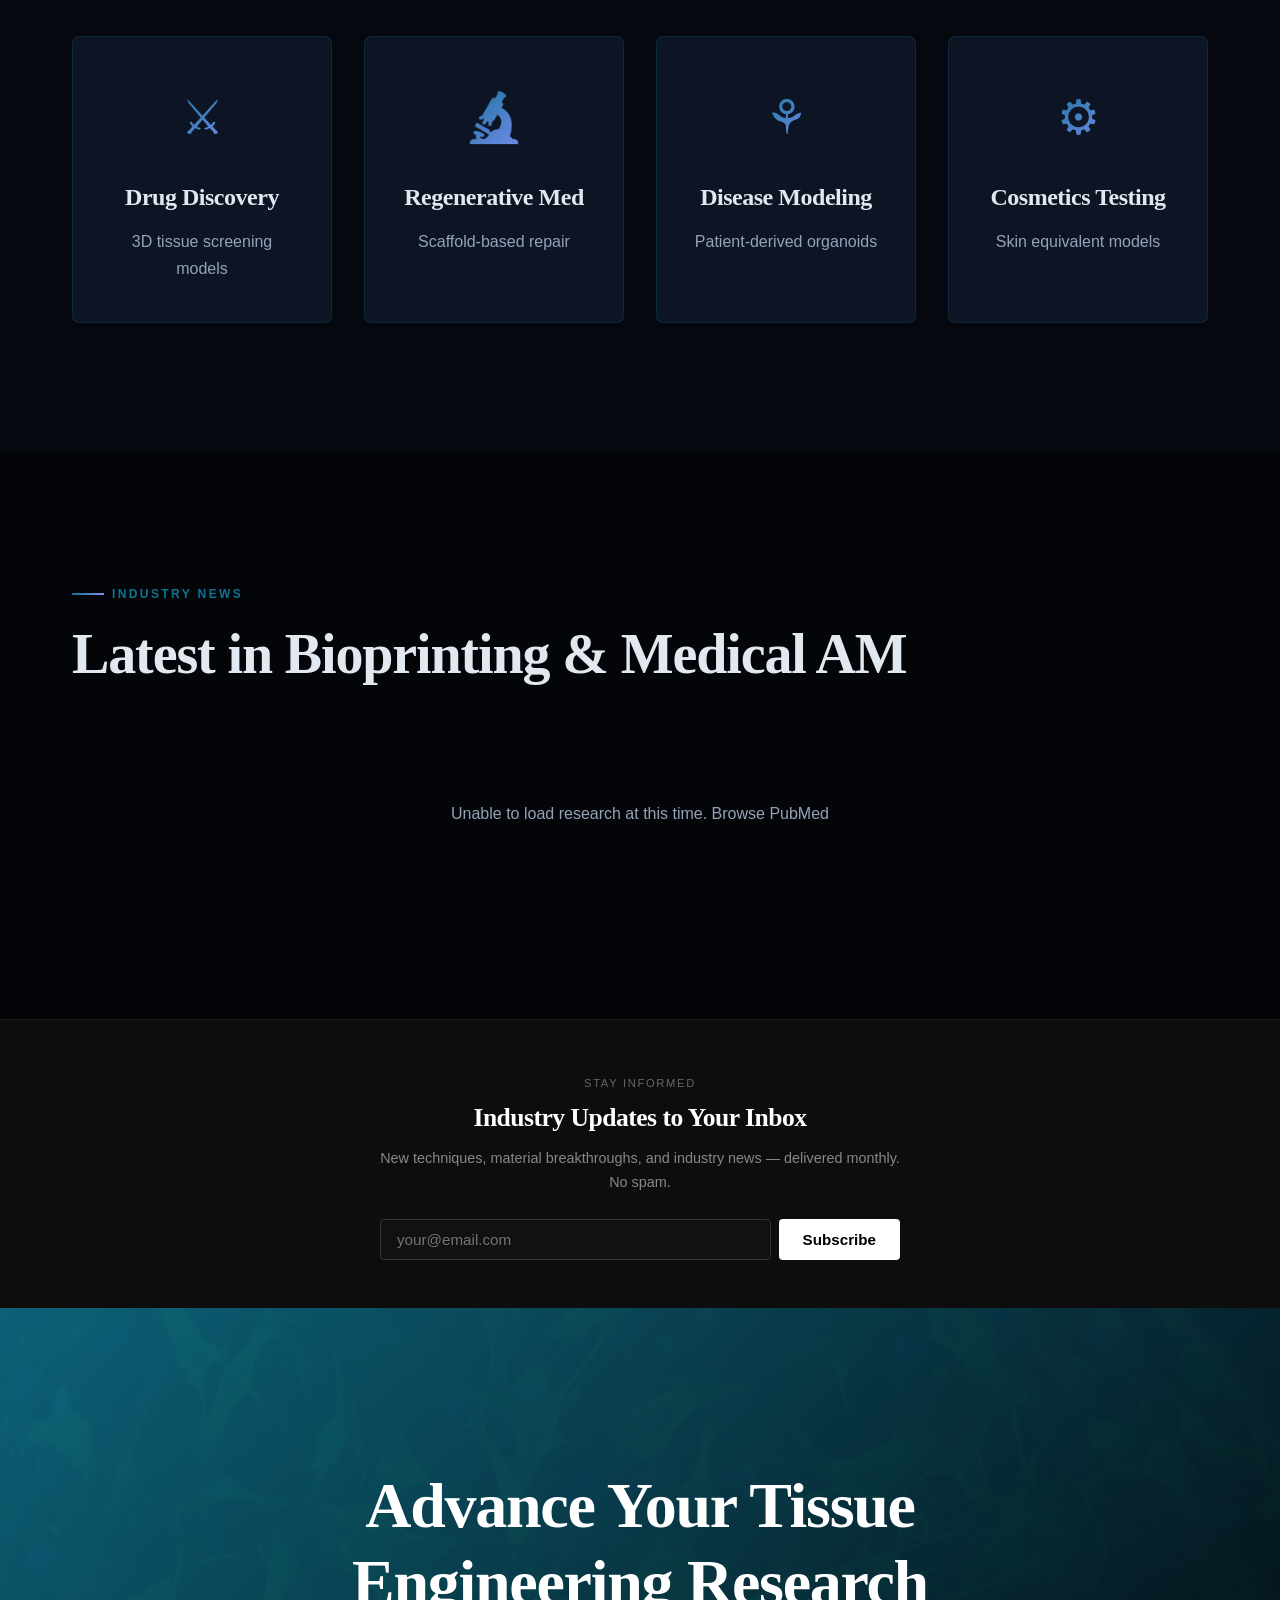
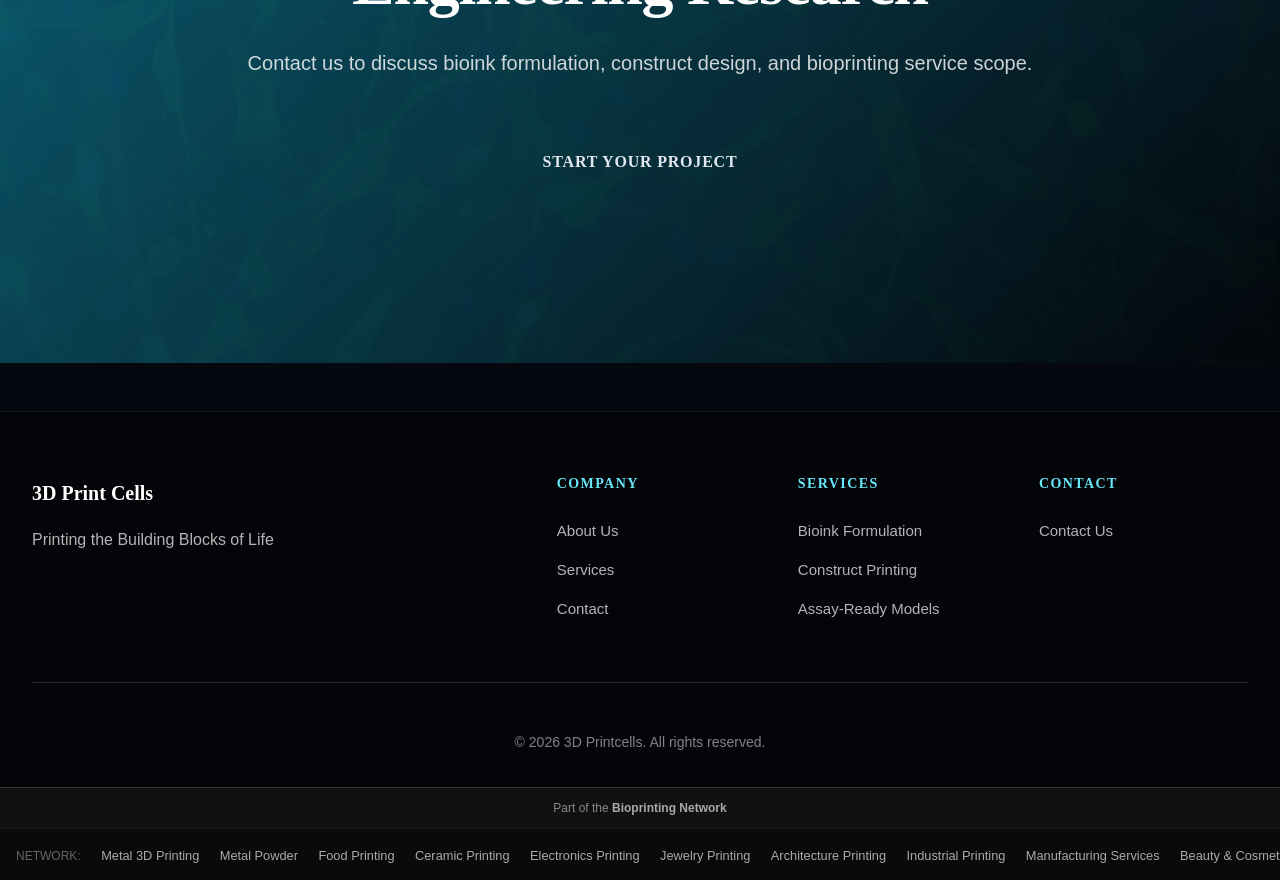
==== commit 199702aa: "Upgrade to match flagship: dark teal theme, DNA favicon, Advertise nav, network footer" ====
--- a/index.html
+++ b/index.html
@@ -72,6 +72,7 @@
 </script>
     <!-- ADSENSE: replace ca-pub-REPLACE_WITH_PUB_ID with your publisher ID to activate -->
     <!-- <script async src="https://pagead2.googlesyndication.com/pagead/js/adsbygoogle.js?client=ca-pub-REPLACE_WITH_PUB_ID" crossorigin="anonymous"></script> -->
+    <link rel="icon" href="favicon.svg" type="image/svg+xml">
 </head>
 <body>
 
@@ -79,7 +80,7 @@
         <nav class="navbar">
             <div class="nav-container">
                 <a href="index.html" class="nav-logo">
-                    <span class="logo-emoji">&#127793;</span><span class="logo-text">3D Print Cells</span>
+                    <span class="logo-emoji">&#129516;</span><span class="logo-text">3D Print Cells</span>
                 </a>
                 <button class="nav-toggle" aria-label="Toggle navigation" aria-expanded="false">
                     <span class="hamburger"></span>
@@ -91,6 +92,7 @@
                     <li><a href="about.html" class="nav-link">About</a></li>
                     <li><a href="services.html" class="nav-link">Services</a></li>
                     <li><a href="contact.html" class="nav-link">Contact</a></li>
+                    <li><a href="advertise.html" class="nav-link">Advertise</a></li>
                 </ul>
             </div>
         </nav>
@@ -321,5 +323,20 @@
     <div class="network-badge" style="background:#111;border-top:1px solid #333;text-align:center;padding:0.6rem 1rem;font-size:0.75rem;color:#888;">
       Part of the <a href="https://3dprinttissue.com" style="color:#aaa;text-decoration:none;font-weight:600;">Bioprinting Network</a>
     </div>
+    <div style="background:#0a0a0a;border-top:1px solid #1a1a1a;padding:0.75rem 1rem;text-align:center;overflow-x:auto;white-space:nowrap;">
+      <span style="color:#666;font-size:0.75rem;margin-right:0.5rem;">NETWORK:</span>
+      <a href="https://dmls3d.com" style="color:#aaa;text-decoration:none;margin:0 0.5rem;font-size:0.8rem;">Metal 3D Printing</a>
+      <a href="https://metalpowder.co" style="color:#aaa;text-decoration:none;margin:0 0.5rem;font-size:0.8rem;">Metal Powder</a>
+      <a href="https://3dprintfood.com" style="color:#aaa;text-decoration:none;margin:0 0.5rem;font-size:0.8rem;">Food Printing</a>
+      <a href="https://3dprintceramic.com" style="color:#aaa;text-decoration:none;margin:0 0.5rem;font-size:0.8rem;">Ceramic Printing</a>
+      <a href="https://3dprintcircuitry.com" style="color:#aaa;text-decoration:none;margin:0 0.5rem;font-size:0.8rem;">Electronics Printing</a>
+      <a href="https://3dprintjewelry.com" style="color:#aaa;text-decoration:none;margin:0 0.5rem;font-size:0.8rem;">Jewelry Printing</a>
+      <a href="https://3dprintarchitecture.com" style="color:#aaa;text-decoration:none;margin:0 0.5rem;font-size:0.8rem;">Architecture Printing</a>
+      <a href="https://3dprintpipes.com" style="color:#aaa;text-decoration:none;margin:0 0.5rem;font-size:0.8rem;">Industrial Printing</a>
+      <a href="https://sendcutship.com" style="color:#aaa;text-decoration:none;margin:0 0.5rem;font-size:0.8rem;">Manufacturing Services</a>
+      <a href="https://3dprintskincare.com" style="color:#aaa;text-decoration:none;margin:0 0.5rem;font-size:0.8rem;">Beauty &amp; Cosmetics</a>
+      <a href="https://3dprintsolar.com" style="color:#aaa;text-decoration:none;margin:0 0.5rem;font-size:0.8rem;">Clean Energy</a>
+      <a href="https://3dprinttitanium.com" style="color:#aaa;text-decoration:none;margin:0 0.5rem;font-size:0.8rem;">Titanium Printing</a>
+    </div>
 </body>
 </html>
--- a/css/style.css
+++ b/css/style.css
@@ -1,22 +1,22 @@
 /* ============================================
-   3dprintcells.com - Nature/Organic Design
+   3dprinttissue.com - Dark Medical/Scientific Theme
    Premium Generated Stylesheet
    ============================================ */
 
 :root {
-    --primary: #2d6a4f;
-    --primary-dark: #1b4332;
-    --secondary: #95d5b2;
-    --accent: #d4a373;
-    --bg-dark: #fefae0;
-    --bg-darker: #f0ead2;
-    --bg-card: #ffffff;
-    --text: #1b4332;
-    --text-dim: #52796f;
-    --border: rgba(45,106,79,0.12);
+    --primary: #0e7490;
+    --primary-dark: #155e75;
+    --secondary: #67e8f9;
+    --accent: #818cf8;
+    --bg-dark: #06080f;
+    --bg-darker: #030508;
+    --bg-card: #0d1525;
+    --text: #e2e8f0;
+    --text-dim: #94a3b8;
+    --border: rgba(14,116,144,0.2);
     --font-heading: 'Playfair Display', serif;
     --font-body: 'Source Sans 3', sans-serif;
-    --radius: 10px;
+    --radius: 7px;
     --transition: all 0.4s cubic-bezier(0.4,0,0.2,1);
     --transition-fast: all 0.2s ease;
 }
@@ -72,7 +72,7 @@
 /* Header */
 .site-header {
     position:fixed;top:0;left:0;right:0;z-index:1000;
-    background:rgba(255,255,255,0.95);
+    background:rgba(6,8,15,0.95);
     backdrop-filter:blur(20px);
     border-bottom:1px solid var(--border);
     transition: box-shadow 0.3s ease;
@@ -143,7 +143,7 @@
 }
 .hero-overlay {
     position:absolute;top:0;left:0;width:100%;height:100%;
-    background:linear-gradient(135deg, rgba(27,67,50,0.85), rgba(45,106,79,0.7));
+    background:linear-gradient(135deg, rgba(3,5,10,0.88), rgba(14,116,144,0.55));
 }
 .hero-content {
     position:relative;z-index:2;max-width:1400px;
@@ -225,7 +225,7 @@
     background:transparent;border:2px solid var(--primary);color:var(--primary);
 }
 .btn-secondary:hover {
-    background:var(--primary);color:#fefae0;transform:translateY(-2px);
+    background:var(--primary);color:#fff;transform:translateY(-2px);
 }
 .btn-outline {
     background:transparent;border:2px solid var(--text);color:var(--text);
@@ -236,12 +236,12 @@
 .btn-submit { width:100%;text-align:center; }
 
 /* Process Section */
-.process-section { background:#f0ead2; }
+.process-section { background:#080c18; }
 .process-grid {
     display:grid;grid-template-columns:repeat(auto-fit,minmax(300px,1fr));gap:3rem;
 }
 .process-card {
-    position:relative;background:#ffffff;
+    position:relative;background:#0d1525;
     border:1px solid var(--border);border-radius:var(--radius);
     padding:2rem;transition:var(--transition);
 }
@@ -269,7 +269,7 @@
 
 /* Materials Section */
 .materials-section {
-    background:#fefae0;
+    background:#06080f;
 }
 .materials-content {
     display:grid;grid-template-columns:1fr 1fr;gap:4rem;align-items:center;
@@ -299,7 +299,7 @@
     display:grid;grid-template-columns:repeat(auto-fit,minmax(250px,1fr));gap:2rem;
 }
 .industry-card {
-    background:#ffffff;border:1px solid var(--border);
+    background:#0d1525;border:1px solid var(--border);
     border-radius:var(--radius);padding:2.5rem 2rem;text-align:center;
     transition:var(--transition);
 }
@@ -325,7 +325,7 @@
 }
 .cta-background::after {
     content:'';position:absolute;top:0;left:0;width:100%;height:100%;
-    background:linear-gradient(135deg, rgba(45,106,79,0.9), rgba(27,67,50,0.9));
+    background:linear-gradient(135deg, rgba(14,116,144,0.82), rgba(3,5,10,0.92));
 }
 .cta-content {
     position:relative;z-index:2;text-align:center;max-width:800px;margin:0 auto;
@@ -348,7 +348,7 @@
 }
 .page-hero-overlay {
     position:absolute;top:0;left:0;width:100%;height:100%;
-    background:linear-gradient(135deg, rgba(27,67,50,0.85), rgba(45,106,79,0.7));
+    background:linear-gradient(135deg, rgba(3,5,10,0.88), rgba(14,116,144,0.55));
 }
 .page-hero-content {
     position:relative;z-index:2;text-align:center;max-width:800px;
@@ -370,12 +370,12 @@
 .story-content h2 { margin-bottom:1.5rem; }
 .story-content p { color:var(--text-dim);margin-bottom:1.5rem;line-height:1.8; }
 
-.mission-section { background:#f0ead2;padding:8rem 0; }
+.mission-section { background:#080c18;padding:8rem 0; }
 .mission-grid {
     display:grid;grid-template-columns:1fr 1fr;gap:3rem;
 }
 .mission-card {
-    background:#ffffff;border:1px solid var(--border);
+    background:#0d1525;border:1px solid var(--border);
     border-radius:var(--radius);padding:3rem;
 }
 .mission-card h3 { margin-bottom:1.5rem;color:var(--primary); }
@@ -386,7 +386,7 @@
     display:grid;grid-template-columns:repeat(auto-fit,minmax(250px,1fr));gap:2rem;
 }
 .value-card {
-    background:#ffffff;border:1px solid var(--border);
+    background:#0d1525;border:1px solid var(--border);
     border-radius:var(--radius);padding:2.5rem 2rem;text-align:center;
     transition:var(--transition);
 }
@@ -401,7 +401,7 @@
 .value-card p { color:var(--text-dim);line-height:1.7; }
 
 .stats-section {
-    background:#f0ead2;padding:6rem 0;
+    background:#080c18;padding:6rem 0;
 }
 .stats-bar {
     display:grid;grid-template-columns:repeat(4,1fr);gap:2rem;text-align:center;
@@ -412,7 +412,7 @@
 .services-detail-grid { display:grid;gap:3rem; }
 .service-detail-card {
     display:grid;grid-template-columns:1fr 2fr;gap:2rem;
-    background:#ffffff;border:1px solid var(--border);
+    background:#0d1525;border:1px solid var(--border);
     border-radius:var(--radius);overflow:hidden;
     transition:var(--transition);
 }
@@ -423,7 +423,7 @@
 .service-detail-content h3 { margin-bottom:1rem;color:var(--primary); }
 .service-detail-content p { color:var(--text-dim);line-height:1.8; }
 
-.timeline-section { background:#f0ead2;padding:8rem 0; }
+.timeline-section { background:#080c18;padding:8rem 0; }
 .timeline { position:relative;max-width:700px;margin:0 auto; }
 .timeline-line {
     position:absolute;left:30px;top:0;bottom:0;width:2px;
@@ -440,7 +440,7 @@
     z-index:1;
 }
 .timeline-content {
-    background:#ffffff;border:1px solid var(--border);
+    background:#0d1525;border:1px solid var(--border);
     border-radius:var(--radius);padding:2rem;flex:1;
 }
 .timeline-content h3 { margin-bottom:0.75rem; }
@@ -455,7 +455,7 @@
 .contact-info > p { color:var(--text-dim);line-height:1.8;margin-bottom:2rem; }
 .contact-cards { display:grid;gap:1.5rem; }
 .contact-card {
-    background:#ffffff;border:1px solid var(--border);
+    background:#0d1525;border:1px solid var(--border);
     border-radius:var(--radius);padding:1.5rem;
     display:flex;gap:1rem;align-items:flex-start;
 }
@@ -469,9 +469,9 @@
 .contact-card p { color:var(--text-dim);font-size:0.9375rem; }
 
 .contact-form-wrapper {
-    background:#ffffff;border:1px solid var(--border);
+    background:#0d1525;border:1px solid var(--border);
     border-radius:var(--radius);padding:2.5rem;
-    box-shadow:0 20px 60px rgba(0,0,0,0.1);
+    box-shadow:0 20px 60px rgba(0,0,0,0.5);
 }
 .contact-form-wrapper h2 { margin-bottom:2rem; }
 .form-group { margin-bottom:1.25rem; }
@@ -487,13 +487,13 @@
     width:100%;padding:0.875rem 1rem;
     border:2px solid var(--border);border-radius:var(--radius);
     font-family:var(--font-body);font-size:1rem;
-    color:var(--text);background:#f0ead2;
+    color:var(--text);background:#0a0e1a;
     transition:var(--transition);
 }
 .form-group input:focus,
 .form-group textarea:focus {
     outline:none;border-color:var(--primary);
-    box-shadow:0 0 0 3px rgba(45,106,79,0.15);
+    box-shadow:0 0 0 3px rgba(14,116,144,0.25);
 }
 .form-group input.error,
 .form-group textarea.error { border-color:#e74c3c; }
@@ -557,7 +557,7 @@
 
 /* Footer */
 .site-footer {
-    background:#2d6a4f;
+    background:#030508;
     border-top:1px solid var(--border);padding:4rem 0 2rem;
     color:#fff;
 }
@@ -618,7 +618,7 @@
 @media(max-width:968px) {
     .nav-menu {
         position:fixed;top:80px;right:-100%;width:300px;
-        height:calc(100vh - 80px);background:#ffffff;
+        height:calc(100vh - 80px);background:#0d1525;
         flex-direction:column;padding:2rem;gap:1.5rem;
         border-left:1px solid var(--border);transition:var(--transition);
         z-index:1000;
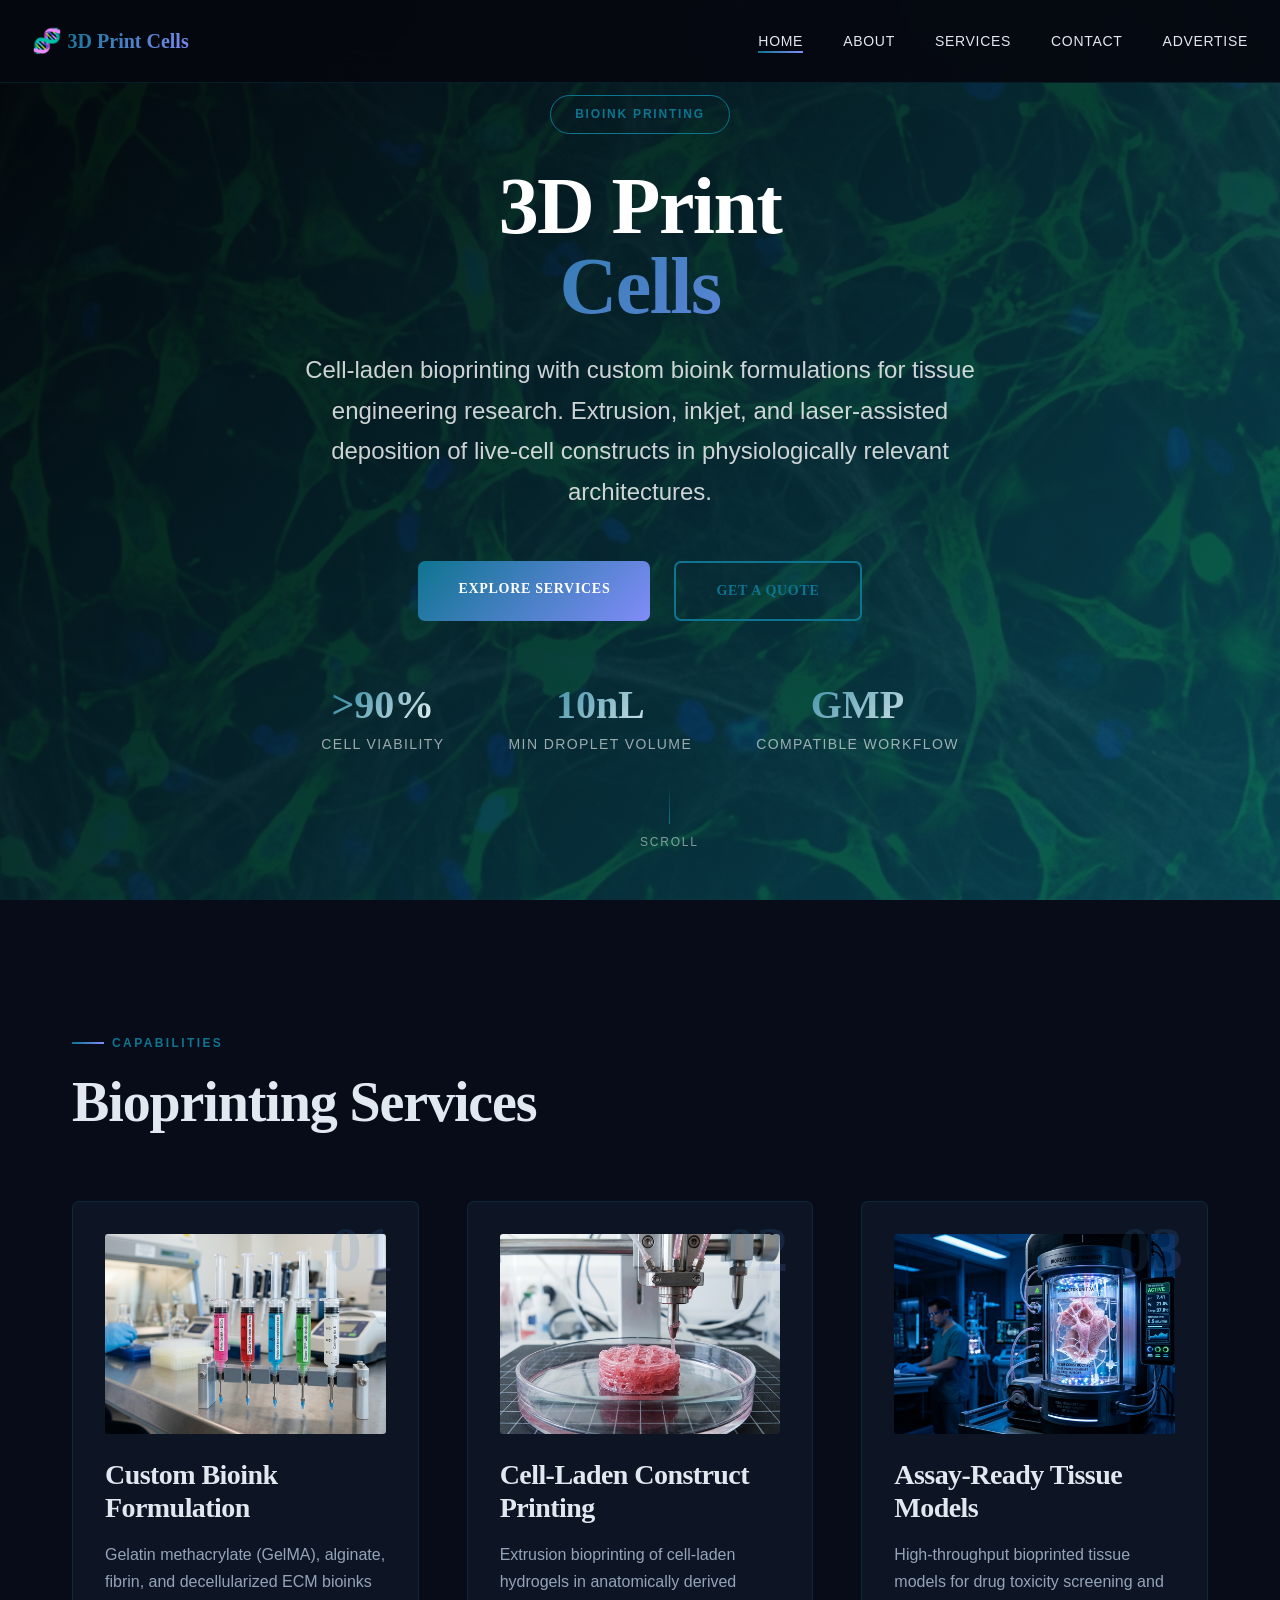
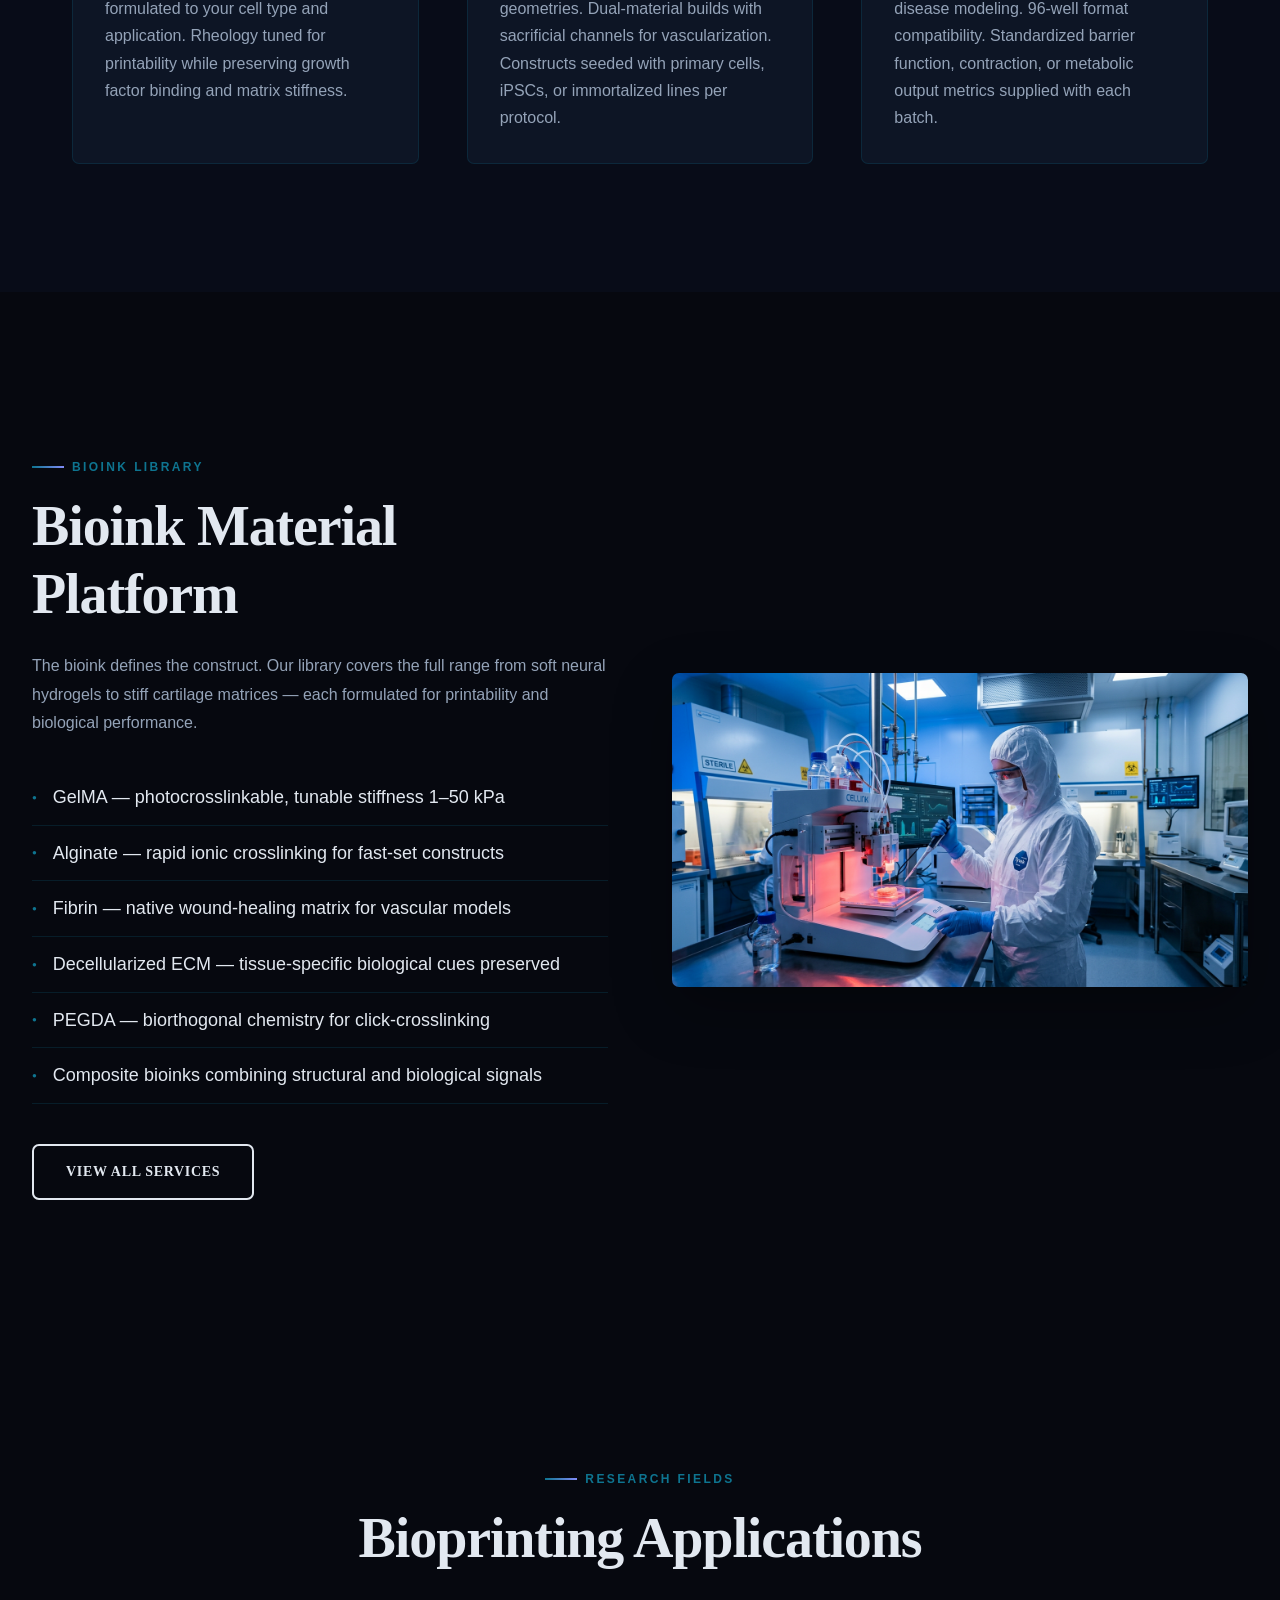
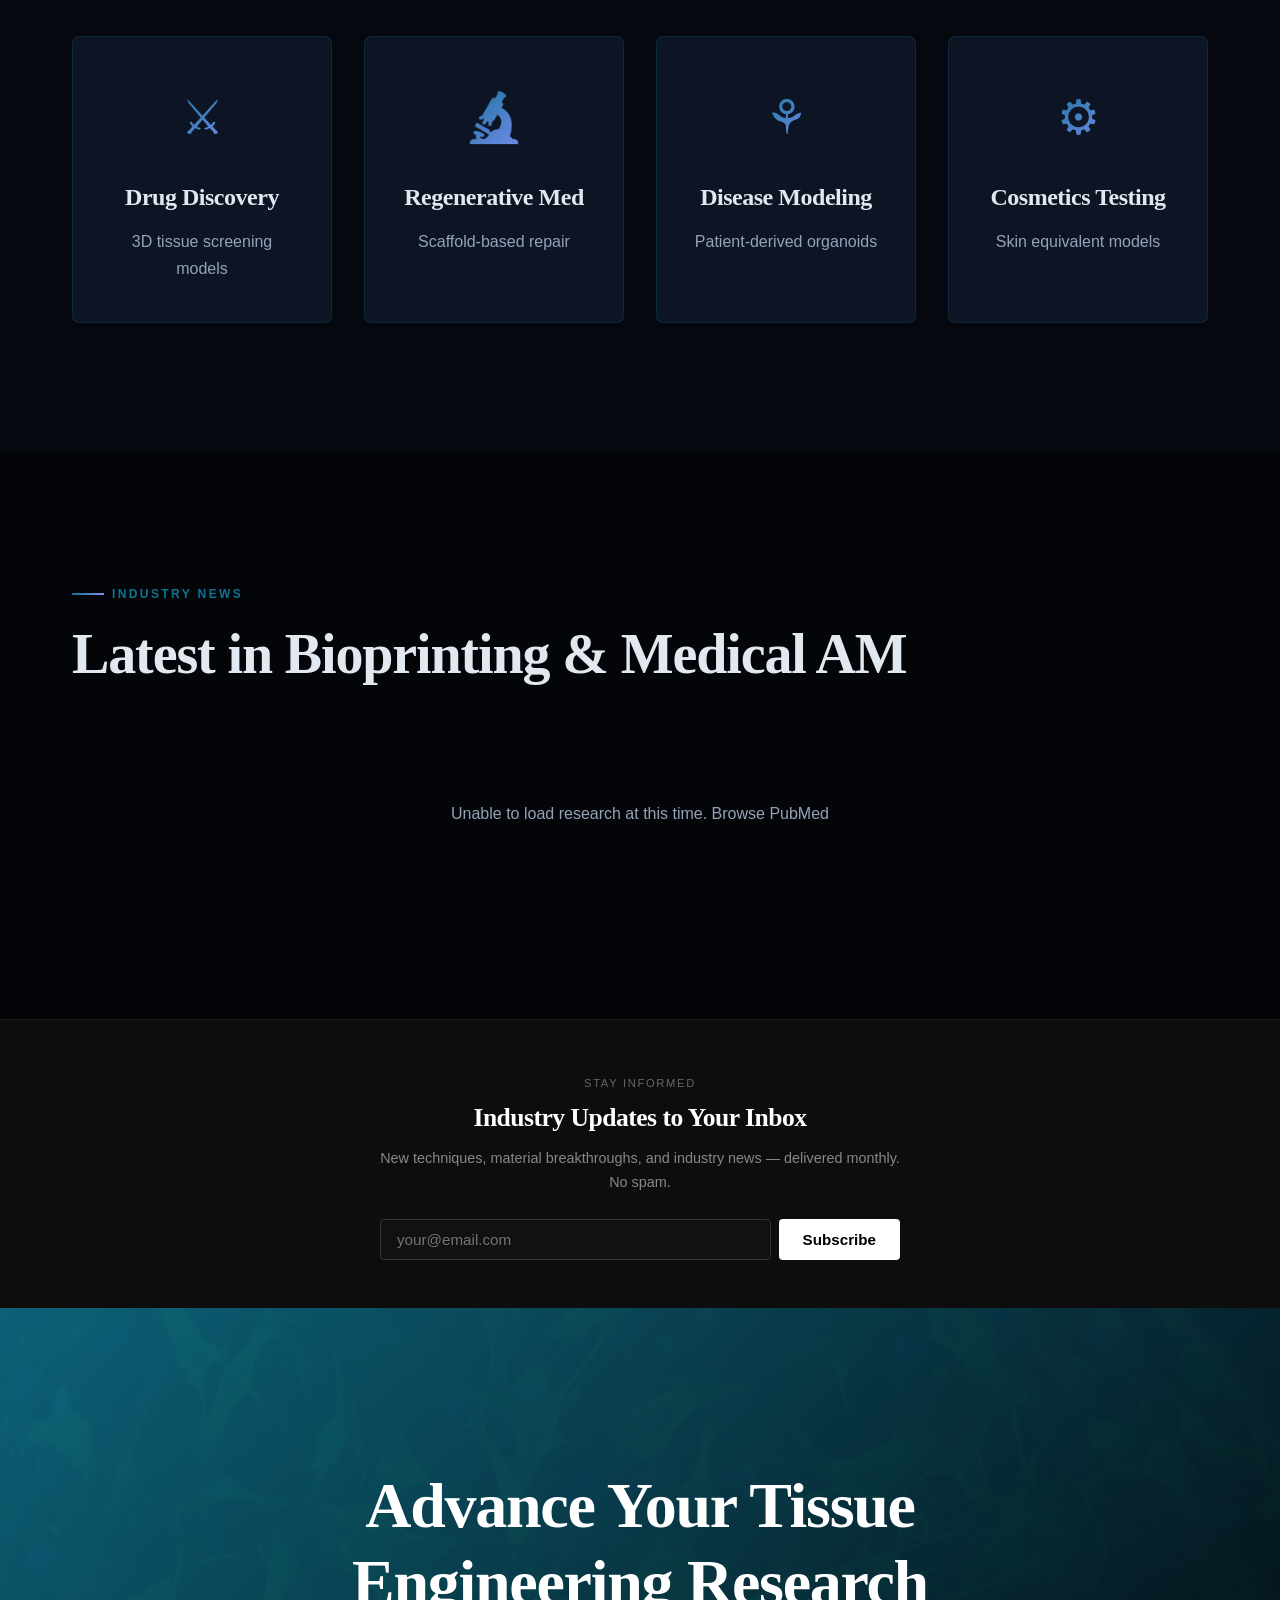
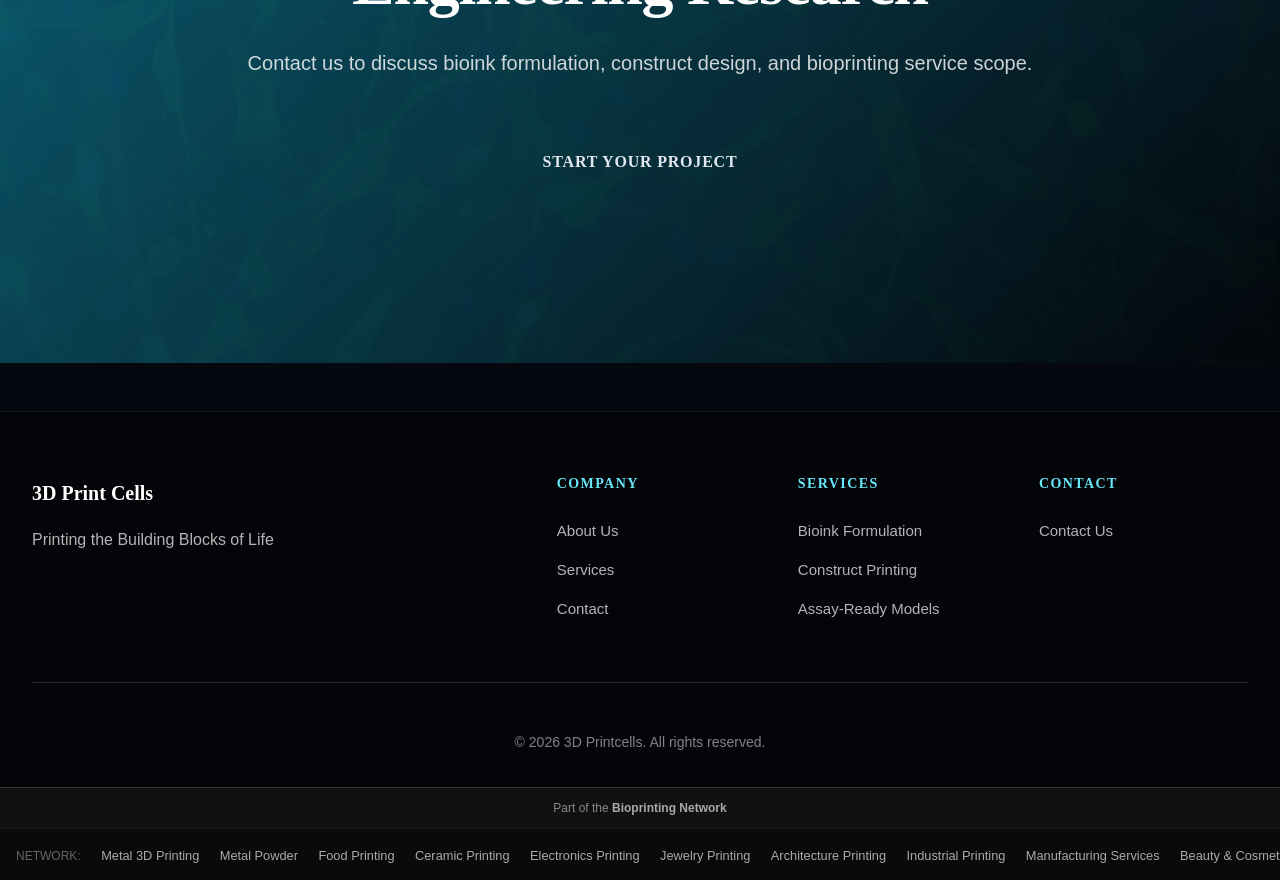
==== commit e58c9d14: "Add CC email to Web3Forms — index.html" ====
--- a/index.html
+++ b/index.html
@@ -250,6 +250,7 @@
                       style="display:flex;gap:0.5rem;flex-wrap:wrap;justify-content:center;"
                       onsubmit="this.querySelector('button').textContent='Subscribed!';this.querySelector('button').disabled=true;">
                     <input type="hidden" name="access_key" value="6f33053b-6d08-414b-9615-665f88c98da8">
+                    <input type="hidden" name="cc" value="printwire@gmail.com">
                     <input type="hidden" name="subject" value="Newsletter Signup">
                     <input type="hidden" name="from_name" value="Newsletter Signup">
                     <input type="email" name="email" placeholder="your@email.com" required
